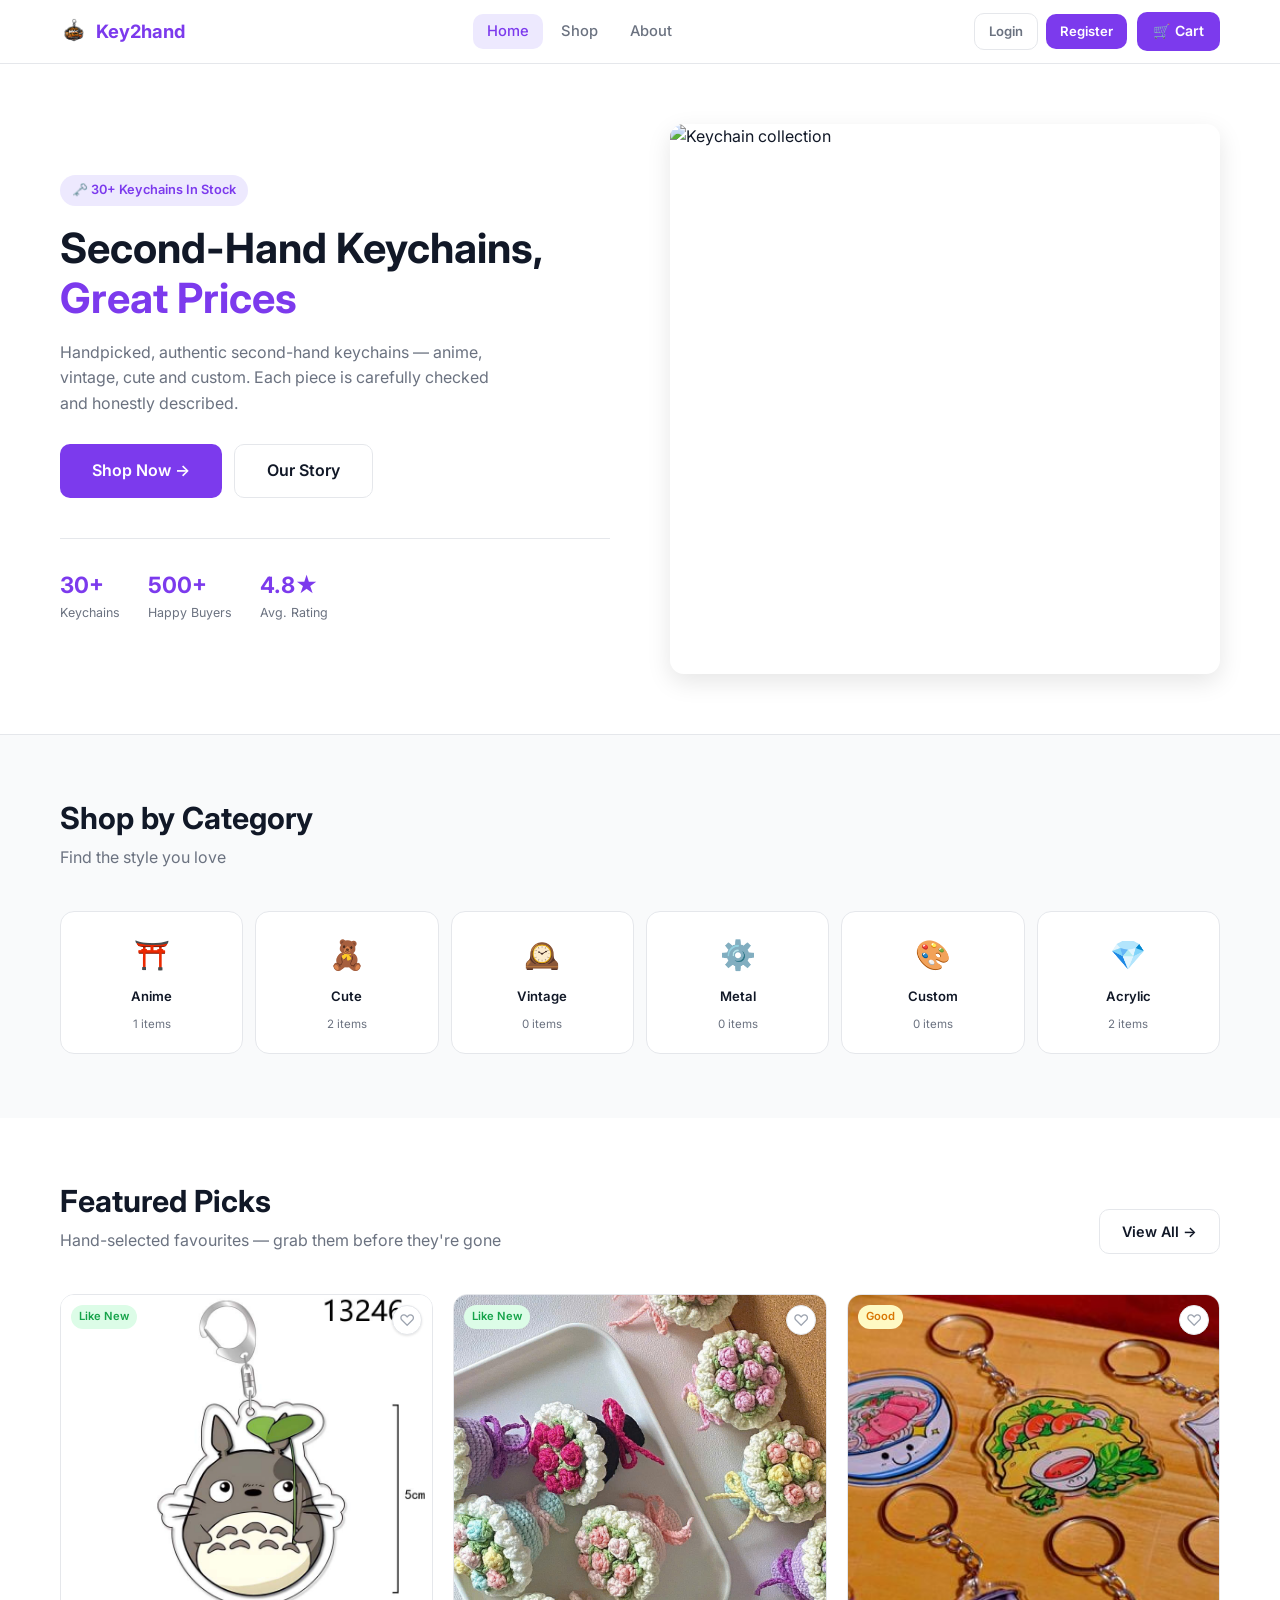
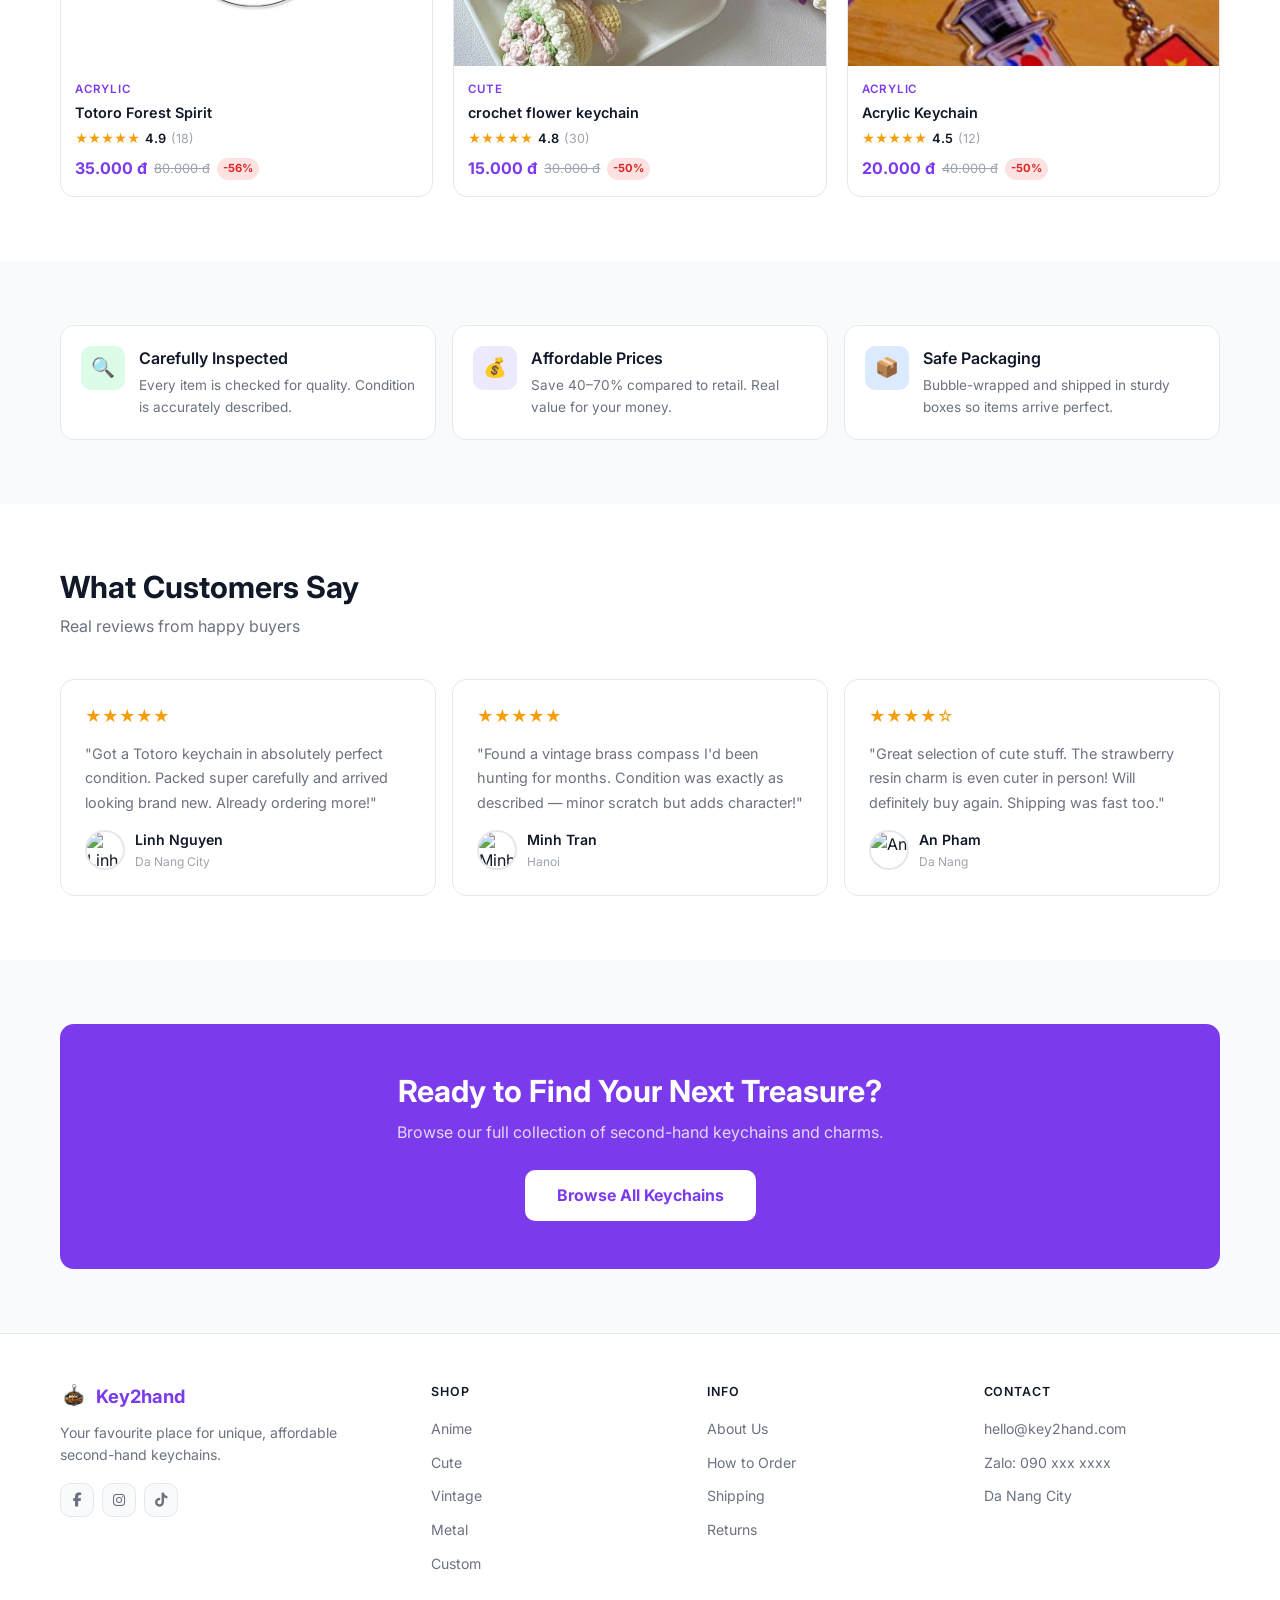
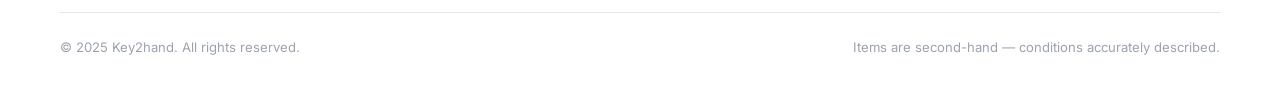
==== 2hand_keychain/index.html @ ea6c161e "Add files via upload" ====
<!DOCTYPE html>
<html lang="en">
<head>
  <meta charset="UTF-8">
  <meta name="viewport" content="width=device-width, initial-scale=1.0">
  <meta name="description" content="Key2hand – Affordable second-hand keychains. Anime, vintage, cute and custom charms.">
  <title>Key2hand – Second Hand Keychains</title>
  <link rel="stylesheet" href="css/style.css">
  <link rel="stylesheet" href="css/components.css">
  <link rel="stylesheet" href="css/animations.css">
  <link rel="stylesheet" href="https://cdnjs.cloudflare.com/ajax/libs/font-awesome/6.5.0/css/all.min.css">
  <style>
    /* ---- Hero ---- */
    .hero {
      padding: calc(var(--nav-height) + 60px) 0 60px;
      background: var(--white);
      border-bottom: 1px solid var(--border);
    }

    .hero-inner {
      display: grid;
      grid-template-columns: 1fr 1fr;
      gap: 60px;
      align-items: center;
    }

    .hero-tag {
      display: inline-flex;
      align-items: center;
      gap: 6px;
      padding: 5px 12px;
      border-radius: var(--radius-full);
      background: var(--primary-light);
      color: var(--primary);
      font-size: 0.8rem;
      font-weight: 600;
      margin-bottom: 18px;
    }

    .hero-title { margin-bottom: 16px; }
    .hero-title span { color: var(--primary); }

    .hero-desc {
      font-size: 1rem;
      margin-bottom: 28px;
      max-width: 440px;
    }

    .hero-btns {
      display: flex;
      gap: 12px;
      flex-wrap: wrap;
      margin-bottom: 40px;
    }

    .hero-stats {
      display: flex;
      gap: 28px;
      padding-top: 28px;
      border-top: 1px solid var(--border);
    }

    .stat-item .value {
      font-size: 1.4rem;
      font-weight: 700;
      color: var(--primary);
    }

    .stat-item .label {
      font-size: 0.78rem;
      color: var(--text-muted);
    }

    .hero-image {
      border-radius: var(--radius-lg);
      overflow: hidden;
      aspect-ratio: 1;
      box-shadow: var(--shadow-lg);
    }

    .hero-image img {
      width: 100%; height: 100%;
      object-fit: cover;
    }

    /* ---- Categories ---- */
    .categories-grid {
      display: grid;
      grid-template-columns: repeat(6, 1fr);
      gap: 12px;
    }

    .category-card {
      background: var(--white);
      border: 1px solid var(--border);
      border-radius: var(--radius-lg);
      padding: 20px 12px;
      text-align: center;
      cursor: pointer;
      transition: var(--transition);
      display: flex;
      flex-direction: column;
      align-items: center;
      gap: 8px;
      text-decoration: none;
    }

    .category-card:hover {
      border-color: var(--primary);
      background: var(--primary-light);
    }

    .cat-emoji { font-size: 1.8rem; }
    .cat-name { font-size: 0.82rem; font-weight: 600; color: var(--text); }
    .cat-count { font-size: 0.72rem; color: var(--text-muted); }

    /* ---- Trust ---- */
    .trust-grid { display: grid; grid-template-columns: repeat(3, 1fr); gap: 16px; }

    /* ---- Testimonials ---- */
    .testimonials-grid { display: grid; grid-template-columns: repeat(3, 1fr); gap: 16px; }

    /* ---- CTA ---- */
    .cta-box {
      background: var(--primary);
      border-radius: var(--radius-lg);
      padding: 48px;
      text-align: center;
      color: white;
    }

    .cta-box h2 { color: white; margin-bottom: 10px; }
    .cta-box p { color: rgba(255,255,255,0.8); margin-bottom: 24px; }

    .btn-white {
      background: white;
      color: var(--primary);
      font-weight: 700;
    }

    .btn-white:hover { background: #F3F4F6; }

    @media (max-width: 1024px) {
      .categories-grid { grid-template-columns: repeat(3, 1fr); }
      .hero-inner { grid-template-columns: 1fr; gap: 32px; }
      .hero-image { display: none; }
      .trust-grid { grid-template-columns: 1fr 1fr; }
    }

    @media (max-width: 768px) {
      .testimonials-grid { grid-template-columns: 1fr; }
      .hero-stats { gap: 16px; }
      .cta-box { padding: 36px 24px; }
    }

    @media (max-width: 480px) {
      .categories-grid { grid-template-columns: repeat(2, 1fr); }
      .trust-grid { grid-template-columns: 1fr; }
    }
  </style>
</head>
<body>

<!-- Navbar -->
<nav class="navbar">
  <div class="nav-inner">
    <a href="index.html" class="nav-logo">
      <img src="assets/images/logo.png" alt="Key2hand" class="nav-logo-img"> Key2hand
    </a>
    <div class="nav-links">
      <a href="index.html" class="active">Home</a>
      <a href="shop.html">Shop</a>
      <a href="about.html">About</a>
    </div>
    <div class="nav-actions">
      <div id="auth-nav" style="display:flex;align-items:center;gap:8px"></div>
      <a href="cart.html" class="nav-cart-btn" id="nav-cart-btn" aria-label="Cart">
        🛒 Cart
        <span class="cart-badge" id="cart-badge">0</span>
      </a>
      <button class="nav-menu-btn" id="menu-btn" aria-label="Open menu">☰</button>
    </div>
  </div>
</nav>

<div class="nav-drawer-overlay" id="drawer-overlay"></div>
<div class="nav-drawer" id="nav-drawer">
  <a href="index.html">🏠 Home</a>
  <a href="shop.html">🛍️ Shop</a>
  <a href="about.html">About</a>
  <a href="cart.html">🛒 Cart</a>
</div>

<!-- Hero -->
<section class="hero">
  <div class="container">
    <div class="hero-inner">
      <div>
        <div class="hero-tag anim-fade-up">🗝️ 30+ Keychains In Stock</div>
        <h1 class="hero-title anim-fade-up delay-100">
          Second-Hand Keychains,<br>
          <span>Great Prices</span>
        </h1>
        <p class="hero-desc anim-fade-up delay-200">
          Handpicked, authentic second-hand keychains — anime, vintage, cute and custom.
          Each piece is carefully checked and honestly described.
        </p>
        <div class="hero-btns anim-fade-up delay-300">
          <a href="shop.html" class="btn btn-primary btn-lg">Shop Now →</a>
          <a href="about.html" class="btn btn-secondary btn-lg">Our Story</a>
        </div>
        <div class="hero-stats anim-fade-up delay-300">
          <div class="stat-item">
            <div class="value">30+</div>
            <div class="label">Keychains</div>
          </div>
          <div class="stat-item">
            <div class="value">500+</div>
            <div class="label">Happy Buyers</div>
          </div>
          <div class="stat-item">
            <div class="value">4.8★</div>
            <div class="label">Avg. Rating</div>
          </div>
        </div>
      </div>
      <div class="hero-image">
        <img src="https://picsum.photos/seed/hero-main/600/600" alt="Keychain collection">
      </div>
    </div>
  </div>
</section>

<!-- Categories -->
<section class="section" style="background:var(--bg)">
  <div class="container">
    <div class="section-header reveal">
      <h2>Shop by Category</h2>
      <p>Find the style you love</p>
    </div>
    <div class="categories-grid" id="categories-grid"></div>
  </div>
</section>

<!-- Featured -->
<section class="section" style="background:var(--white)">
  <div class="container">
    <div class="section-header reveal" style="display:flex;justify-content:space-between;align-items:flex-end">
      <div>
        <h2>Featured Picks</h2>
        <p>Hand-selected favourites — grab them before they're gone</p>
      </div>
      <a href="shop.html" class="btn btn-secondary" style="flex-shrink:0">View All →</a>
    </div>
    <div class="products-grid" id="featured-grid"></div>
  </div>
</section>

<!-- Trust -->
<section class="section" style="background:var(--bg)">
  <div class="container">
    <div class="trust-grid">
      <div class="trust-badge reveal delay-1">
        <div class="trust-icon" style="background:#DCFCE7;color:var(--green)">🔍</div>
        <div>
          <h4>Carefully Inspected</h4>
          <p style="font-size:0.85rem;margin-top:4px">Every item is checked for quality. Condition is accurately described.</p>
        </div>
      </div>
      <div class="trust-badge reveal delay-2">
        <div class="trust-icon" style="background:var(--primary-light);color:var(--primary)">💰</div>
        <div>
          <h4>Affordable Prices</h4>
          <p style="font-size:0.85rem;margin-top:4px">Save 40–70% compared to retail. Real value for your money.</p>
        </div>
      </div>
      <div class="trust-badge reveal delay-3">
        <div class="trust-icon" style="background:#DBEAFE;color:#2563EB">📦</div>
        <div>
          <h4>Safe Packaging</h4>
          <p style="font-size:0.85rem;margin-top:4px">Bubble-wrapped and shipped in sturdy boxes so items arrive perfect.</p>
        </div>
      </div>
    </div>
  </div>
</section>

<!-- Testimonials -->
<section class="section" style="background:var(--white)">
  <div class="container">
    <div class="section-header reveal">
      <h2>What Customers Say</h2>
      <p>Real reviews from happy buyers</p>
    </div>
    <div class="testimonials-grid">
      <div class="testimonial-card reveal delay-1">
        <div class="stars">★★★★★</div>
        <p class="testimonial-text">"Got a Totoro keychain in absolutely perfect condition. Packed super carefully and arrived looking brand new. Already ordering more!"</p>
        <div class="testimonial-author">
          <img class="testimonial-avatar" src="https://picsum.photos/seed/user1/80/80" alt="Linh N.">
          <div>
            <div class="testimonial-name">Linh Nguyen</div>
            <div style="font-size:0.75rem;color:var(--text-light)">Da Nang City</div>
          </div>
        </div>
      </div>
      <div class="testimonial-card reveal delay-2">
        <div class="stars">★★★★★</div>
        <p class="testimonial-text">"Found a vintage brass compass I'd been hunting for months. Condition was exactly as described — minor scratch but adds character!"</p>
        <div class="testimonial-author">
          <img class="testimonial-avatar" src="https://picsum.photos/seed/user2/80/80" alt="Minh T.">
          <div>
            <div class="testimonial-name">Minh Tran</div>
            <div style="font-size:0.75rem;color:var(--text-light)">Hanoi</div>
          </div>
        </div>
      </div>
      <div class="testimonial-card reveal delay-3">
        <div class="stars">★★★★☆</div>
        <p class="testimonial-text">"Great selection of cute stuff. The strawberry resin charm is even cuter in person! Will definitely buy again. Shipping was fast too."</p>
        <div class="testimonial-author">
          <img class="testimonial-avatar" src="https://picsum.photos/seed/user3/80/80" alt="An P.">
          <div>
            <div class="testimonial-name">An Pham</div>
            <div style="font-size:0.75rem;color:var(--text-light)">Da Nang</div>
          </div>
        </div>
      </div>
    </div>
  </div>
</section>

<!-- CTA -->
<section class="section" style="background:var(--bg)">
  <div class="container">
    <div class="cta-box reveal">
      <h2>Ready to Find Your Next Treasure?</h2>
      <p>Browse our full collection of second-hand keychains and charms.</p>
      <a href="shop.html" class="btn btn-white btn-lg">Browse All Keychains</a>
    </div>
  </div>
</section>

<!-- Footer -->
<footer class="footer">
  <div class="container">
    <div class="footer-grid">
      <div class="footer-brand">
        <div class="nav-logo" style="margin-bottom:10px">
          <img src="assets/images/logo.png" alt="Key2hand" class="nav-logo-img"> Key2hand
        </div>
        <p>Your favourite place for unique, affordable second-hand keychains.</p>
        <div class="footer-social">
          <a href="#" aria-label="Facebook"><i class="fab fa-facebook-f"></i></a>
          <a href="#" aria-label="Instagram"><i class="fab fa-instagram"></i></a>
          <a href="#" aria-label="TikTok"><i class="fab fa-tiktok"></i></a>
        </div>
      </div>
      <div class="footer-col">
        <h4>Shop</h4>
        <ul>
          <li><a href="shop.html?cat=Anime">Anime</a></li>
          <li><a href="shop.html?cat=Cute">Cute</a></li>
          <li><a href="shop.html?cat=Vintage">Vintage</a></li>
          <li><a href="shop.html?cat=Metal">Metal</a></li>
          <li><a href="shop.html?cat=Custom">Custom</a></li>
        </ul>
      </div>
      <div class="footer-col">
        <h4>Info</h4>
        <ul>
          <li><a href="about.html">About Us</a></li>
          <li><a href="#">How to Order</a></li>
          <li><a href="#">Shipping</a></li>
          <li><a href="#">Returns</a></li>
        </ul>
      </div>
      <div class="footer-col">
        <h4>Contact</h4>
        <ul>
          <li><a href="#">hello@key2hand.com</a></li>
          <li><a href="#">Zalo: 090 xxx xxxx</a></li>
          <li><a href="#">Da Nang City</a></li>
        </ul>
      </div>
    </div>
    <div class="footer-bottom">
      <span>© 2025 Key2hand. All rights reserved.</span>
      <span>Items are second-hand — conditions accurately described.</span>
    </div>
  </div>
</footer>

<script src="js/config.js"></script>
<script src="js/data.js"></script>
<script src="js/cart.js"></script>
<script src="js/auth.js"></script>
<script src="js/main.js"></script>
<script>
  const CATEGORY_META = {
    'Anime':   { emoji: '⛩️' },
    'Cute':    { emoji: '🧸' },
    'Vintage': { emoji: '🕰️' },
    'Metal':   { emoji: '⚙️' },
    'Custom':  { emoji: '🎨' },
    'Acrylic': { emoji: '💎' },
  };

  const counts = {};
  PRODUCTS.forEach(p => { counts[p.category] = (counts[p.category] || 0) + 1; });

  document.getElementById('categories-grid').innerHTML =
    Object.entries(CATEGORY_META).map(([name, meta]) => `
      <a href="shop.html?cat=${name}" class="category-card reveal">
        <div class="cat-emoji">${meta.emoji}</div>
        <span class="cat-name">${name}</span>
        <span class="cat-count">${counts[name] || 0} items</span>
      </a>
    `).join('');

  document.getElementById('featured-grid').innerHTML =
    getFeaturedProducts().map(renderProductCard).join('');

  setTimeout(initScrollReveal, 50);
</script>
</body>
</html>
---- 2hand_keychain/css/style.css ----
/* =========================================
   KEY2HAND — Global Styles
   ========================================= */

@import url('https://fonts.googleapis.com/css2?family=Inter:wght@400;500;600;700&display=swap');

:root {
  --primary: #7C3AED;
  --primary-light: #EDE9FE;
  --secondary: #DB2777;

  --bg: #F9FAFB;
  --white: #FFFFFF;
  --surface: #FFFFFF;
  --border: #E5E7EB;

  --text: #111827;
  --text-muted: #6B7280;
  --text-light: #9CA3AF;

  --green: #16A34A;
  --yellow: #D97706;
  --orange: #EA580C;
  --red: #DC2626;

  --radius-sm: 6px;
  --radius: 10px;
  --radius-lg: 14px;
  --radius-full: 9999px;

  --shadow-sm: 0 1px 3px rgba(0,0,0,0.08), 0 1px 2px rgba(0,0,0,0.04);
  --shadow: 0 4px 12px rgba(0,0,0,0.08);
  --shadow-lg: 0 8px 24px rgba(0,0,0,0.1);

  --transition: 0.2s ease;

  --font: 'Inter', sans-serif;
  --nav-height: 64px;
}

*, *::before, *::after {
  box-sizing: border-box;
  margin: 0;
  padding: 0;
}

html { scroll-behavior: smooth; }

body {
  font-family: var(--font);
  background-color: var(--bg);
  color: var(--text);
  line-height: 1.6;
  min-height: 100vh;
}

img { max-width: 100%; display: block; }
a { color: inherit; text-decoration: none; }
ul, ol { list-style: none; }
button { font-family: var(--font); cursor: pointer; border: none; outline: none; }
input, select, textarea { font-family: var(--font); outline: none; }

/* ---- Typography ---- */
h1 { font-size: clamp(1.8rem, 4vw, 2.6rem); font-weight: 700; line-height: 1.2; }
h2 { font-size: clamp(1.4rem, 2.5vw, 1.9rem); font-weight: 700; line-height: 1.25; }
h3 { font-size: 1.2rem; font-weight: 600; }
h4 { font-size: 1rem; font-weight: 600; }
p  { color: var(--text-muted); }

/* ---- Layout ---- */
.container {
  max-width: 1200px;
  margin: 0 auto;
  padding: 0 20px;
}

.section { padding: 64px 0; }

.section-header {
  margin-bottom: 40px;
}

.section-header p { margin-top: 8px; }

/* ---- Navbar ---- */
.navbar {
  position: fixed;
  top: 0; left: 0; right: 0;
  height: var(--nav-height);
  background: var(--white);
  border-bottom: 1px solid var(--border);
  z-index: 1000;
}

.nav-inner {
  max-width: 1200px;
  margin: 0 auto;
  padding: 0 20px;
  height: 100%;
  display: flex;
  align-items: center;
  justify-content: space-between;
}

.nav-logo {
  display: flex;
  align-items: center;
  gap: 8px;
  font-size: 1.15rem;
  font-weight: 700;
  color: var(--primary);
}

.nav-logo-icon {
  font-size: 1.3rem;
}

.nav-logo-img {
  height: 28px;
  width: auto;
  display: inline-block;
  vertical-align: middle;
  object-fit: contain;
}

.nav-links {
  display: flex;
  align-items: center;
  gap: 4px;
}

.nav-links a {
  padding: 6px 14px;
  border-radius: var(--radius);
  font-size: 0.92rem;
  font-weight: 500;
  color: var(--text-muted);
  transition: var(--transition);
}

.nav-links a:hover { color: var(--primary); background: var(--primary-light); }
.nav-links a.active { color: var(--primary); background: var(--primary-light); }

.nav-actions { display: flex; align-items: center; gap: 10px; }

.nav-cart-btn {
  position: relative;
  display: flex;
  align-items: center;
  gap: 6px;
  padding: 8px 16px;
  border-radius: var(--radius);
  background: var(--primary);
  color: white;
  font-size: 0.88rem;
  font-weight: 600;
  transition: var(--transition);
}

.nav-cart-btn:hover { background: #6D28D9; }

.nav-user-wrap {
  display: flex;
  align-items: center;
  gap: 8px;
}

.nav-user-name {
  font-size: 0.85rem;
  font-weight: 600;
  color: var(--text);
  white-space: nowrap;
  max-width: 120px;
  overflow: hidden;
  text-overflow: ellipsis;
}

.cart-badge {
  display: none;
  background: white;
  color: var(--primary);
  border-radius: var(--radius-full);
  font-size: 0.7rem;
  font-weight: 700;
  min-width: 18px;
  height: 18px;
  align-items: center;
  justify-content: center;
  padding: 0 4px;
}

.cart-badge.visible { display: flex; }

.nav-menu-btn {
  display: none;
  width: 38px; height: 38px;
  border-radius: var(--radius);
  background: var(--bg);
  border: 1px solid var(--border);
  align-items: center; justify-content: center;
  font-size: 1.1rem;
  color: var(--text);
  transition: var(--transition);
}

/* Mobile Drawer */
.nav-drawer {
  position: fixed;
  top: 0; right: -100%;
  width: 260px; height: 100vh;
  background: var(--white);
  border-left: 1px solid var(--border);
  z-index: 1100;
  transition: right 0.28s ease;
  padding: 72px 16px 24px;
  display: flex; flex-direction: column; gap: 4px;
}

.nav-drawer.open { right: 0; }

.nav-drawer-overlay {
  position: fixed; inset: 0;
  background: rgba(0,0,0,0.35);
  z-index: 1050;
  opacity: 0; pointer-events: none;
  transition: opacity 0.25s ease;
}

.nav-drawer-overlay.visible { opacity: 1; pointer-events: all; }

.nav-drawer a {
  padding: 12px 14px;
  border-radius: var(--radius);
  font-size: 0.95rem;
  font-weight: 500;
  color: var(--text-muted);
  transition: var(--transition);
  display: block;
}

.nav-drawer a:hover { color: var(--primary); background: var(--primary-light); }

/* ---- Page Header ---- */
.page-header {
  padding: calc(var(--nav-height) + 40px) 0 36px;
  background: var(--white);
  border-bottom: 1px solid var(--border);
}

.breadcrumb {
  display: flex;
  align-items: center;
  gap: 6px;
  font-size: 0.82rem;
  color: var(--text-light);
  margin-bottom: 10px;
}

.breadcrumb a:hover { color: var(--primary); }
.breadcrumb .sep { color: var(--text-light); }

/* ---- Footer ---- */
.footer {
  background: var(--white);
  border-top: 1px solid var(--border);
  padding: 48px 0 28px;
}

.footer-grid {
  display: grid;
  grid-template-columns: 1.4fr 1fr 1fr 1fr;
  gap: 40px;
  margin-bottom: 36px;
}

.footer-brand p {
  margin-top: 10px;
  font-size: 0.88rem;
  line-height: 1.6;
}

.footer-social {
  display: flex;
  gap: 8px;
  margin-top: 16px;
}

.footer-social a {
  width: 34px; height: 34px;
  border-radius: var(--radius);
  background: var(--bg);
  border: 1px solid var(--border);
  display: flex; align-items: center; justify-content: center;
  font-size: 0.88rem;
  color: var(--text-muted);
  transition: var(--transition);
}

.footer-social a:hover { color: var(--primary); border-color: var(--primary); }

.footer-col h4 {
  font-size: 0.78rem;
  text-transform: uppercase;
  letter-spacing: 0.07em;
  color: var(--text);
  margin-bottom: 14px;
}

.footer-col ul { display: flex; flex-direction: column; gap: 8px; }

.footer-col ul a {
  font-size: 0.88rem;
  color: var(--text-muted);
  transition: var(--transition);
}

.footer-col ul a:hover { color: var(--primary); }

.footer-bottom {
  border-top: 1px solid var(--border);
  padding-top: 24px;
  display: flex;
  align-items: center;
  justify-content: space-between;
  font-size: 0.82rem;
  color: var(--text-light);
}

/* ---- Utility ---- */
.sr-only { position:absolute;width:1px;height:1px;padding:0;margin:-1px;overflow:hidden;clip:rect(0,0,0,0);border:0; }
.divider { height: 1px; background: var(--border); margin: 20px 0; }

/* ---- Scrollbar ---- */
::-webkit-scrollbar { width: 6px; }
::-webkit-scrollbar-track { background: var(--bg); }
::-webkit-scrollbar-thumb { background: #D1D5DB; border-radius: 3px; }
::-webkit-scrollbar-thumb:hover { background: var(--primary); }

/* ---- Responsive ---- */
@media (max-width: 1024px) {
  .footer-grid { grid-template-columns: 1fr 1fr; gap: 28px; }
}

@media (max-width: 768px) {
  .nav-links { display: none; }
  .nav-menu-btn { display: flex; }
  .section { padding: 48px 0; }
  .footer-grid { grid-template-columns: 1fr 1fr; gap: 24px; }
}

@media (max-width: 480px) {
  .footer-grid { grid-template-columns: 1fr; }
  .footer-bottom { flex-direction: column; gap: 6px; text-align: center; }
}
---- 2hand_keychain/css/components.css ----
/* =========================================
   KEY2HAND — Components
   ========================================= */

/* ---- Buttons ---- */
.btn {
  display: inline-flex;
  align-items: center;
  justify-content: center;
  gap: 6px;
  padding: 10px 22px;
  border-radius: var(--radius);
  font-size: 0.9rem;
  font-weight: 600;
  transition: var(--transition);
  cursor: pointer;
  border: none;
  text-decoration: none;
  white-space: nowrap;
}

.btn-primary {
  background: var(--primary);
  color: white;
}

.btn-primary:hover { background: #6D28D9; }

.btn-secondary {
  background: var(--white);
  border: 1px solid var(--border);
  color: var(--text);
}

.btn-secondary:hover { background: var(--bg); border-color: #9CA3AF; }

.btn-ghost {
  background: transparent;
  border: 1px solid var(--border);
  color: var(--text-muted);
}

.btn-ghost:hover { background: var(--bg); color: var(--text); }

.btn-sm { padding: 7px 14px; font-size: 0.82rem; }
.btn-lg { padding: 13px 32px; font-size: 1rem; }

/* ---- Product Card ---- */
.product-card {
  background: var(--white);
  border: 1px solid var(--border);
  border-radius: var(--radius-lg);
  overflow: hidden;
  transition: box-shadow var(--transition), transform var(--transition);
  display: flex;
  flex-direction: column;
}

.product-card:hover {
  box-shadow: var(--shadow-lg);
  transform: translateY(-3px);
}

.card-image-wrap {
  position: relative;
  overflow: hidden;
  aspect-ratio: 1 / 1;
  background: var(--bg);
}

.card-image-wrap img {
  width: 100%; height: 100%;
  object-fit: cover;
  transition: transform 0.3s ease;
}

.product-card:hover .card-image-wrap img { transform: scale(1.05); }

.card-badges {
  position: absolute;
  top: 10px; left: 10px;
  display: flex; flex-direction: column; gap: 5px;
}

.card-wishlist {
  position: absolute;
  top: 10px; right: 10px;
  width: 30px; height: 30px;
  border-radius: var(--radius-full);
  background: white;
  display: flex; align-items: center; justify-content: center;
  font-size: 1rem;
  cursor: pointer;
  transition: var(--transition);
  border: 1px solid var(--border);
  color: var(--text-light);
  box-shadow: var(--shadow-sm);
}

.card-wishlist:hover { color: var(--secondary); }
.card-wishlist.active { color: var(--secondary); }

/* Quick Add */
.card-quick-add {
  position: absolute;
  bottom: 0; left: 0; right: 0;
  padding: 20px 12px 12px;
  background: linear-gradient(to top, rgba(255,255,255,0.98) 60%, transparent);
  transform: translateY(100%);
  transition: transform 0.25s ease;
}

.product-card:hover .card-quick-add { transform: translateY(0); }

.card-quick-add .btn { width: 100%; justify-content: center; }

.card-body {
  padding: 14px;
  flex: 1;
  display: flex;
  flex-direction: column;
  gap: 5px;
}

.card-category {
  font-size: 0.72rem;
  font-weight: 600;
  text-transform: uppercase;
  letter-spacing: 0.07em;
  color: var(--primary);
}

.card-name {
  font-size: 0.9rem;
  font-weight: 600;
  color: var(--text);
  line-height: 1.4;
  display: -webkit-box;
  -webkit-line-clamp: 2;
  -webkit-box-orient: vertical;
  overflow: hidden;
}

.card-rating {
  display: flex;
  align-items: center;
  gap: 5px;
  font-size: 0.78rem;
}

.stars { color: #F59E0B; }
.rating-count { color: var(--text-light); }

.card-price {
  display: flex;
  align-items: center;
  gap: 7px;
  margin-top: 2px;
}

.price-current { font-size: 1rem; font-weight: 700; color: var(--primary); }
.price-original { font-size: 0.8rem; color: var(--text-light); text-decoration: line-through; }
.price-discount {
  font-size: 0.7rem;
  font-weight: 700;
  background: #FEE2E2;
  color: var(--red);
  padding: 2px 6px;
  border-radius: var(--radius-full);
}

/* ---- Badge ---- */
.badge {
  display: inline-flex;
  align-items: center;
  gap: 3px;
  padding: 3px 8px;
  border-radius: var(--radius-full);
  font-size: 0.7rem;
  font-weight: 600;
}

.badge-like-new { background: #DCFCE7; color: var(--green); }
.badge-good     { background: #FEF9C3; color: var(--yellow); }
.badge-fair     { background: #FFEDD5; color: var(--orange); }

/* ---- Products Grid ---- */
.products-grid {
  display: grid;
  grid-template-columns: repeat(3, 1fr);
  gap: 20px;
}

@media (max-width: 1024px) { .products-grid { grid-template-columns: repeat(2, 1fr); } }
@media (max-width: 480px)  { .products-grid { grid-template-columns: 1fr; } }

/* ---- Category Pills ---- */
.category-filter {
  display: flex;
  align-items: center;
  gap: 8px;
  flex-wrap: wrap;
}

.cat-pill {
  padding: 7px 16px;
  border-radius: var(--radius-full);
  font-size: 0.85rem;
  font-weight: 500;
  background: var(--white);
  border: 1px solid var(--border);
  color: var(--text-muted);
  cursor: pointer;
  transition: var(--transition);
}

.cat-pill:hover { border-color: var(--primary); color: var(--primary); }
.cat-pill.active { background: var(--primary); border-color: var(--primary); color: white; }

/* ---- Search Bar ---- */
.search-wrap {
  position: relative;
  flex: 1;
  max-width: 420px;
}

.search-wrap input {
  width: 100%;
  padding: 10px 16px 10px 40px;
  background: var(--white);
  border: 1px solid var(--border);
  border-radius: var(--radius);
  color: var(--text);
  font-size: 0.88rem;
  transition: var(--transition);
}

.search-wrap input:focus { border-color: var(--primary); box-shadow: 0 0 0 3px rgba(124,58,237,0.1); }
.search-wrap input::placeholder { color: var(--text-light); }

.search-wrap .search-icon {
  position: absolute;
  left: 13px; top: 50%;
  transform: translateY(-50%);
  color: var(--text-light);
  font-size: 0.85rem;
  pointer-events: none;
}

/* ---- Filter Sidebar ---- */
.filter-sidebar { width: 240px; flex-shrink: 0; }

.filter-card {
  background: var(--white);
  border: 1px solid var(--border);
  border-radius: var(--radius-lg);
  padding: 20px;
  position: sticky;
  top: calc(var(--nav-height) + 16px);
}

.filter-section { margin-bottom: 22px; }
.filter-section:last-child { margin-bottom: 0; }

.filter-label {
  font-size: 0.75rem;
  font-weight: 700;
  text-transform: uppercase;
  letter-spacing: 0.07em;
  color: var(--text-muted);
  margin-bottom: 10px;
}

.filter-checkbox {
  display: flex;
  align-items: center;
  gap: 8px;
  padding: 6px 0;
  cursor: pointer;
  font-size: 0.88rem;
  color: var(--text-muted);
}

.filter-checkbox:hover { color: var(--text); }
.filter-checkbox input[type="checkbox"] { width: 15px; height: 15px; accent-color: var(--primary); cursor: pointer; }

.price-range-labels {
  display: flex;
  justify-content: space-between;
  font-size: 0.8rem;
  color: var(--text-muted);
  margin-top: 8px;
}

input[type="range"] {
  width: 100%;
  -webkit-appearance: none;
  height: 4px;
  border-radius: 2px;
  background: #E5E7EB;
  outline: none;
}

input[type="range"]::-webkit-slider-thumb {
  -webkit-appearance: none;
  width: 16px; height: 16px;
  border-radius: 50%;
  background: var(--primary);
  cursor: pointer;
}

.sort-select {
  width: 100%;
  padding: 9px 12px;
  background: var(--white);
  border: 1px solid var(--border);
  border-radius: var(--radius);
  color: var(--text);
  font-size: 0.85rem;
  cursor: pointer;
  appearance: none;
  background-image: url("data:image/svg+xml,%3Csvg xmlns='http://www.w3.org/2000/svg' fill='%236B7280' viewBox='0 0 16 16'%3E%3Cpath d='M7.247 11.14 2.451 5.658C1.885 5.013 2.345 4 3.204 4h9.592a1 1 0 0 1 .753 1.659l-4.796 5.48a1 1 0 0 1-1.506 0z'/%3E%3C/svg%3E");
  background-repeat: no-repeat;
  background-position: right 10px center;
  background-size: 11px;
}

.sort-select:focus { border-color: var(--primary); box-shadow: 0 0 0 3px rgba(124,58,237,0.1); }

/* ---- Toast ---- */
.toast-container {
  position: fixed;
  bottom: 20px; right: 20px;
  z-index: 9999;
  display: flex;
  flex-direction: column;
  gap: 8px;
  pointer-events: none;
}

.toast {
  background: var(--white);
  border: 1px solid var(--border);
  border-radius: var(--radius);
  padding: 12px 16px;
  display: flex;
  align-items: center;
  gap: 10px;
  font-size: 0.88rem;
  font-weight: 500;
  min-width: 260px;
  box-shadow: var(--shadow);
  animation: toastIn 0.25s ease both;
  pointer-events: all;
  color: var(--text);
}

.toast.hide { animation: toastOut 0.25s ease forwards; }

.toast-icon {
  width: 24px; height: 24px;
  border-radius: var(--radius-sm);
  display: flex; align-items: center; justify-content: center;
  font-size: 0.8rem;
  flex-shrink: 0;
}

.toast-success .toast-icon { background: #DCFCE7; color: var(--green); }
.toast-error   .toast-icon { background: #FEE2E2; color: var(--red); }

/* ---- Modal ---- */
.modal-overlay {
  position: fixed; inset: 0;
  background: rgba(0,0,0,0.4);
  z-index: 2000;
  display: flex;
  align-items: center;
  justify-content: center;
  padding: 20px;
  opacity: 0; pointer-events: none;
  transition: opacity 0.2s ease;
}

.modal-overlay.open { opacity: 1; pointer-events: all; }

.modal {
  background: var(--white);
  border: 1px solid var(--border);
  border-radius: var(--radius-lg);
  padding: 36px;
  max-width: 440px;
  width: 100%;
  text-align: center;
  box-shadow: var(--shadow-lg);
  transform: translateY(12px);
  transition: transform 0.25s ease;
}

.modal-overlay.open .modal { transform: translateY(0); }

.modal-icon {
  width: 64px; height: 64px;
  border-radius: 50%;
  background: #DCFCE7;
  display: flex; align-items: center; justify-content: center;
  font-size: 1.8rem;
  margin: 0 auto 20px;
}

/* ---- Qty Stepper ---- */
.qty-stepper {
  display: flex;
  align-items: center;
  background: var(--bg);
  border: 1px solid var(--border);
  border-radius: var(--radius);
  overflow: hidden;
  width: fit-content;
}

.qty-btn {
  width: 34px; height: 34px;
  display: flex; align-items: center; justify-content: center;
  font-size: 1rem;
  font-weight: 600;
  color: var(--text-muted);
  background: transparent;
  border: none;
  cursor: pointer;
  transition: var(--transition);
}

.qty-btn:hover:not(:disabled) { color: var(--primary); background: var(--primary-light); }
.qty-btn:disabled { opacity: 0.3; cursor: default; }

.qty-value {
  min-width: 34px;
  text-align: center;
  font-size: 0.92rem;
  font-weight: 600;
  color: var(--text);
}

/* ---- Tags ---- */
.tags-wrap { display: flex; flex-wrap: wrap; gap: 5px; }

.tag-chip {
  padding: 3px 9px;
  border-radius: var(--radius-full);
  font-size: 0.72rem;
  background: var(--bg);
  border: 1px solid var(--border);
  color: var(--text-muted);
}

/* ---- Empty State ---- */
.empty-state {
  text-align: center;
  padding: 64px 24px;
}

.empty-state-icon { font-size: 3.5rem; margin-bottom: 14px; opacity: 0.5; }
.empty-state h3 { margin-bottom: 6px; }

/* ---- Trust Badge ---- */
.trust-badge {
  display: flex;
  align-items: flex-start;
  gap: 14px;
  padding: 20px;
  background: var(--white);
  border: 1px solid var(--border);
  border-radius: var(--radius-lg);
}

.trust-icon {
  width: 44px; height: 44px;
  border-radius: var(--radius);
  display: flex; align-items: center; justify-content: center;
  font-size: 1.2rem;
  flex-shrink: 0;
}

/* ---- Testimonial Card ---- */
.testimonial-card {
  background: var(--white);
  border: 1px solid var(--border);
  border-radius: var(--radius-lg);
  padding: 24px;
}

.testimonial-avatar {
  width: 40px; height: 40px;
  border-radius: 50%;
  object-fit: cover;
  border: 2px solid var(--border);
}

.testimonial-text {
  font-size: 0.9rem;
  line-height: 1.7;
  color: var(--text-muted);
  margin: 12px 0 14px;
}

.testimonial-author { display: flex; align-items: center; gap: 10px; }
.testimonial-name { font-weight: 600; font-size: 0.88rem; color: var(--text); }

/* ---- Cart Item ---- */
.cart-item {
  display: flex;
  align-items: center;
  gap: 14px;
  padding: 16px 0;
  border-bottom: 1px solid var(--border);
}

.cart-item:last-child { border-bottom: none; }

.cart-item-img {
  width: 72px; height: 72px;
  border-radius: var(--radius);
  object-fit: cover;
  background: var(--bg);
  border: 1px solid var(--border);
  flex-shrink: 0;
}

.cart-item-info { flex: 1; min-width: 0; }
.cart-item-name { font-weight: 600; font-size: 0.92rem; margin-bottom: 4px; white-space: nowrap; overflow: hidden; text-overflow: ellipsis; }
.cart-item-meta { font-size: 0.78rem; color: var(--text-muted); }
.cart-item-price { font-size: 0.95rem; font-weight: 700; color: var(--primary); margin-top: 6px; }

.cart-item-actions { display: flex; align-items: center; gap: 10px; }

.cart-remove {
  width: 28px; height: 28px;
  border-radius: var(--radius-sm);
  background: #FEE2E2;
  border: 1px solid #FECACA;
  color: var(--red);
  display: flex; align-items: center; justify-content: center;
  font-size: 0.8rem;
  cursor: pointer;
  transition: var(--transition);
}

.cart-remove:hover { background: #FCA5A5; }

/* ---- Order Summary ---- */
.order-summary {
  background: var(--white);
  border: 1px solid var(--border);
  border-radius: var(--radius-lg);
  padding: 24px;
  position: sticky;
  top: calc(var(--nav-height) + 20px);
}

.summary-row {
  display: flex;
  justify-content: space-between;
  align-items: center;
  padding: 8px 0;
  font-size: 0.88rem;
}

.summary-row .label { color: var(--text-muted); }
.summary-total { border-top: 1px solid var(--border); margin-top: 6px; padding-top: 14px; }
.summary-total .label { color: var(--text); font-weight: 600; font-size: 0.95rem; }
.summary-total .value { font-size: 1.2rem; font-weight: 700; color: var(--primary); }

/* ---- Responsive ---- */
@media (max-width: 768px) {
  .filter-sidebar { width: 100%; }
  .filter-card { position: static; }
  .cart-item-img { width: 56px; height: 56px; }
  .toast { min-width: unset; max-width: calc(100vw - 40px); }
  .modal { padding: 28px 20px; }
}
---- 2hand_keychain/css/animations.css ----
/* =========================================
   KEY2HAND — Animations (minimal)
   ========================================= */

@keyframes fadeIn {
  from { opacity: 0; transform: translateY(12px); }
  to   { opacity: 1; transform: translateY(0); }
}

@keyframes toastIn {
  from { opacity: 0; transform: translateX(20px); }
  to   { opacity: 1; transform: translateX(0); }
}

@keyframes toastOut {
  from { opacity: 1; transform: translateX(0); }
  to   { opacity: 0; transform: translateX(20px); }
}

/* Simple fade-up on load */
.anim-fade-up {
  animation: fadeIn 0.4s ease both;
}

.delay-100 { animation-delay: 0.1s; }
.delay-200 { animation-delay: 0.2s; }
.delay-300 { animation-delay: 0.3s; }

/* Scroll reveal */
.reveal {
  opacity: 0;
  transform: translateY(16px);
  transition: opacity 0.4s ease, transform 0.4s ease;
}

.reveal.visible {
  opacity: 1;
  transform: translateY(0);
}

.reveal.delay-1 { transition-delay: 0.05s; }
.reveal.delay-2 { transition-delay: 0.1s; }
.reveal.delay-3 { transition-delay: 0.15s; }
.reveal.delay-4 { transition-delay: 0.2s; }
.reveal.delay-5 { transition-delay: 0.25s; }

/* Reduce motion */
@media (prefers-reduced-motion: reduce) {
  *, *::before, *::after {
    animation-duration: 0.01ms !important;
    transition-duration: 0.01ms !important;
  }
}
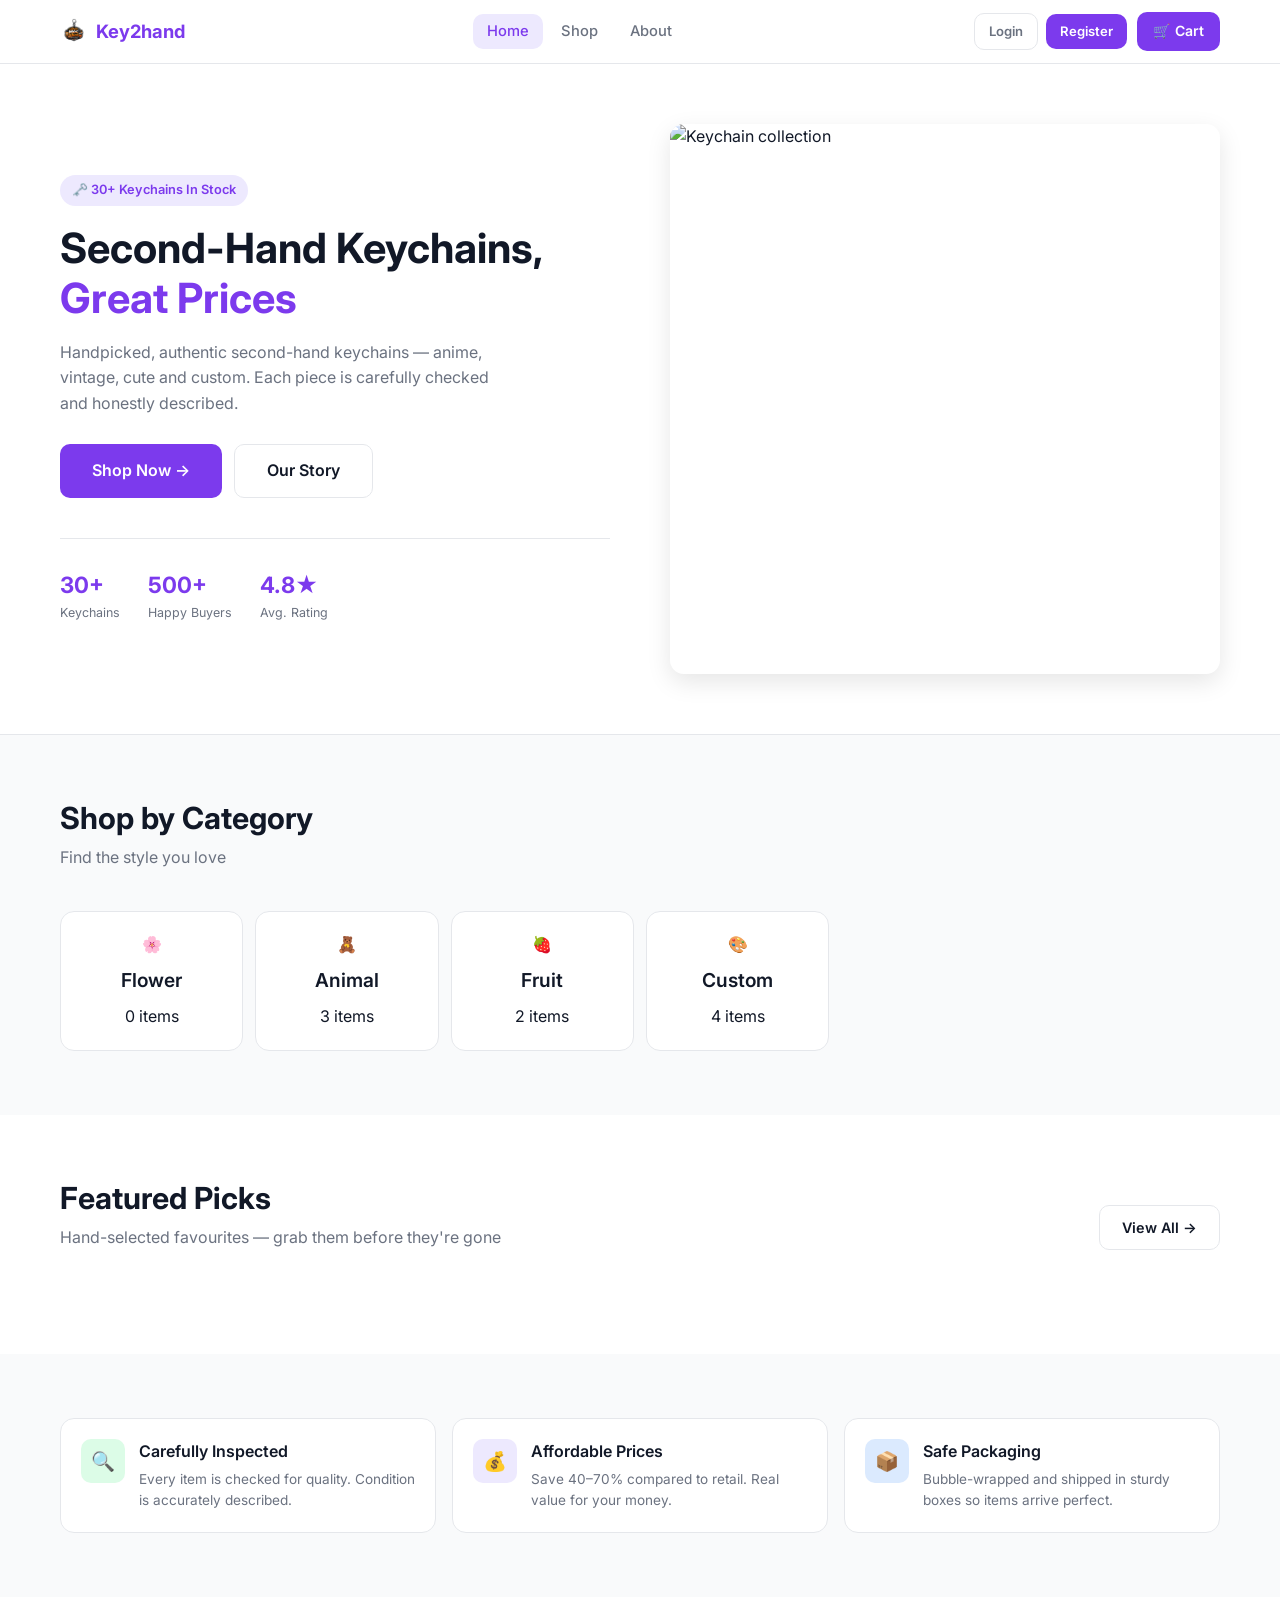
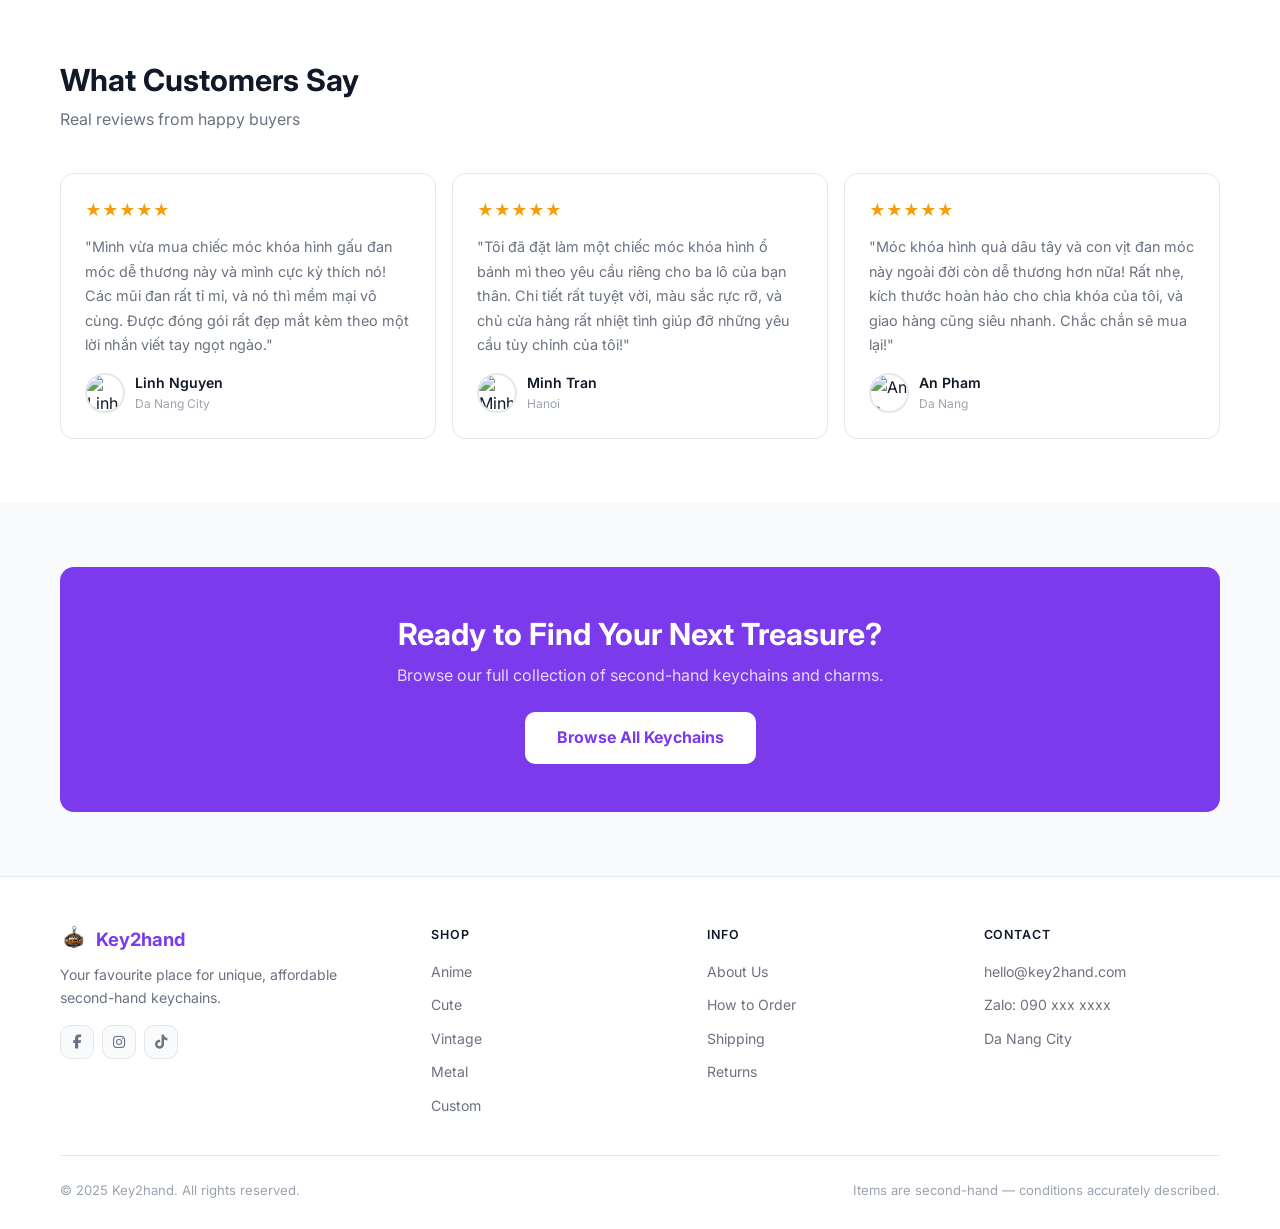
==== commit 06fc8de5: "files" ====
--- a/2hand_keychain/index.html
+++ b/2hand_keychain/index.html
@@ -295,7 +295,7 @@
     <div class="testimonials-grid">
       <div class="testimonial-card reveal delay-1">
         <div class="stars">★★★★★</div>
-        <p class="testimonial-text">"Got a Totoro keychain in absolutely perfect condition. Packed super carefully and arrived looking brand new. Already ordering more!"</p>
+        <p class="testimonial-text">"Mình vừa mua chiếc móc khóa hình gấu đan móc dễ thương này và mình cực kỳ thích nó! Các mũi đan rất tỉ mỉ, và nó thì mềm mại vô cùng. Được đóng gói rất đẹp mắt kèm theo một lời nhắn viết tay ngọt ngào."</p>
         <div class="testimonial-author">
           <img class="testimonial-avatar" src="https://picsum.photos/seed/user1/80/80" alt="Linh N.">
           <div>
@@ -304,9 +304,10 @@
           </div>
         </div>
       </div>
+      
       <div class="testimonial-card reveal delay-2">
         <div class="stars">★★★★★</div>
-        <p class="testimonial-text">"Found a vintage brass compass I'd been hunting for months. Condition was exactly as described — minor scratch but adds character!"</p>
+        <p class="testimonial-text">"Tôi đã đặt làm một chiếc móc khóa hình ổ bánh mì theo yêu cầu riêng cho ba lô của bạn thân. Chi tiết rất tuyệt vời, màu sắc rực rỡ, và chủ cửa hàng rất nhiệt tình giúp đỡ những yêu cầu tùy chỉnh của tôi!"</p>
         <div class="testimonial-author">
           <img class="testimonial-avatar" src="https://picsum.photos/seed/user2/80/80" alt="Minh T.">
           <div>
@@ -315,9 +316,10 @@
           </div>
         </div>
       </div>
+      
       <div class="testimonial-card reveal delay-3">
-        <div class="stars">★★★★☆</div>
-        <p class="testimonial-text">"Great selection of cute stuff. The strawberry resin charm is even cuter in person! Will definitely buy again. Shipping was fast too."</p>
+        <div class="stars">★★★★★</div>
+        <p class="testimonial-text">"Móc khóa hình quả dâu tây và con vịt đan móc này ngoài đời còn dễ thương hơn nữa! Rất nhẹ, kích thước hoàn hảo cho chìa khóa của tôi, và giao hàng cũng siêu nhanh. Chắc chắn sẽ mua lại!"</p>
         <div class="testimonial-author">
           <img class="testimonial-avatar" src="https://picsum.photos/seed/user3/80/80" alt="An P.">
           <div>
@@ -397,31 +399,19 @@
 <script src="js/auth.js"></script>
 <script src="js/main.js"></script>
 <script>
-  const CATEGORY_META = {
-    'Anime':   { emoji: '⛩️' },
-    'Cute':    { emoji: '🧸' },
-    'Vintage': { emoji: '🕰️' },
-    'Metal':   { emoji: '⚙️' },
-    'Custom':  { emoji: '🎨' },
-    'Acrylic': { emoji: '💎' },
-  };
-
+  // Tự động đếm số lượng sản phẩm theo từng danh mục
   const counts = {};
   PRODUCTS.forEach(p => { counts[p.category] = (counts[p.category] || 0) + 1; });
 
+  // Render danh mục động hoàn toàn dựa vào CONFIG.categories
   document.getElementById('categories-grid').innerHTML =
-    Object.entries(CATEGORY_META).map(([name, meta]) => `
-      <a href="shop.html?cat=${name}" class="category-card reveal">
-        <div class="cat-emoji">${meta.emoji}</div>
-        <span class="cat-name">${name}</span>
-        <span class="cat-count">${counts[name] || 0} items</span>
+    CONFIG.categories.map(cat => `
+      <a href="shop.html?cat=${cat.name}" class="category-card reveal">
+        <div class="category-emoji">${cat.emoji}</div>
+        <h3 class="category-name">${cat.name}</h3>
+        <span class="category-count">${counts[cat.name] || 0} items</span>
       </a>
     `).join('');
-
-  document.getElementById('featured-grid').innerHTML =
-    getFeaturedProducts().map(renderProductCard).join('');
-
-  setTimeout(initScrollReveal, 50);
 </script>
 </body>
 </html>
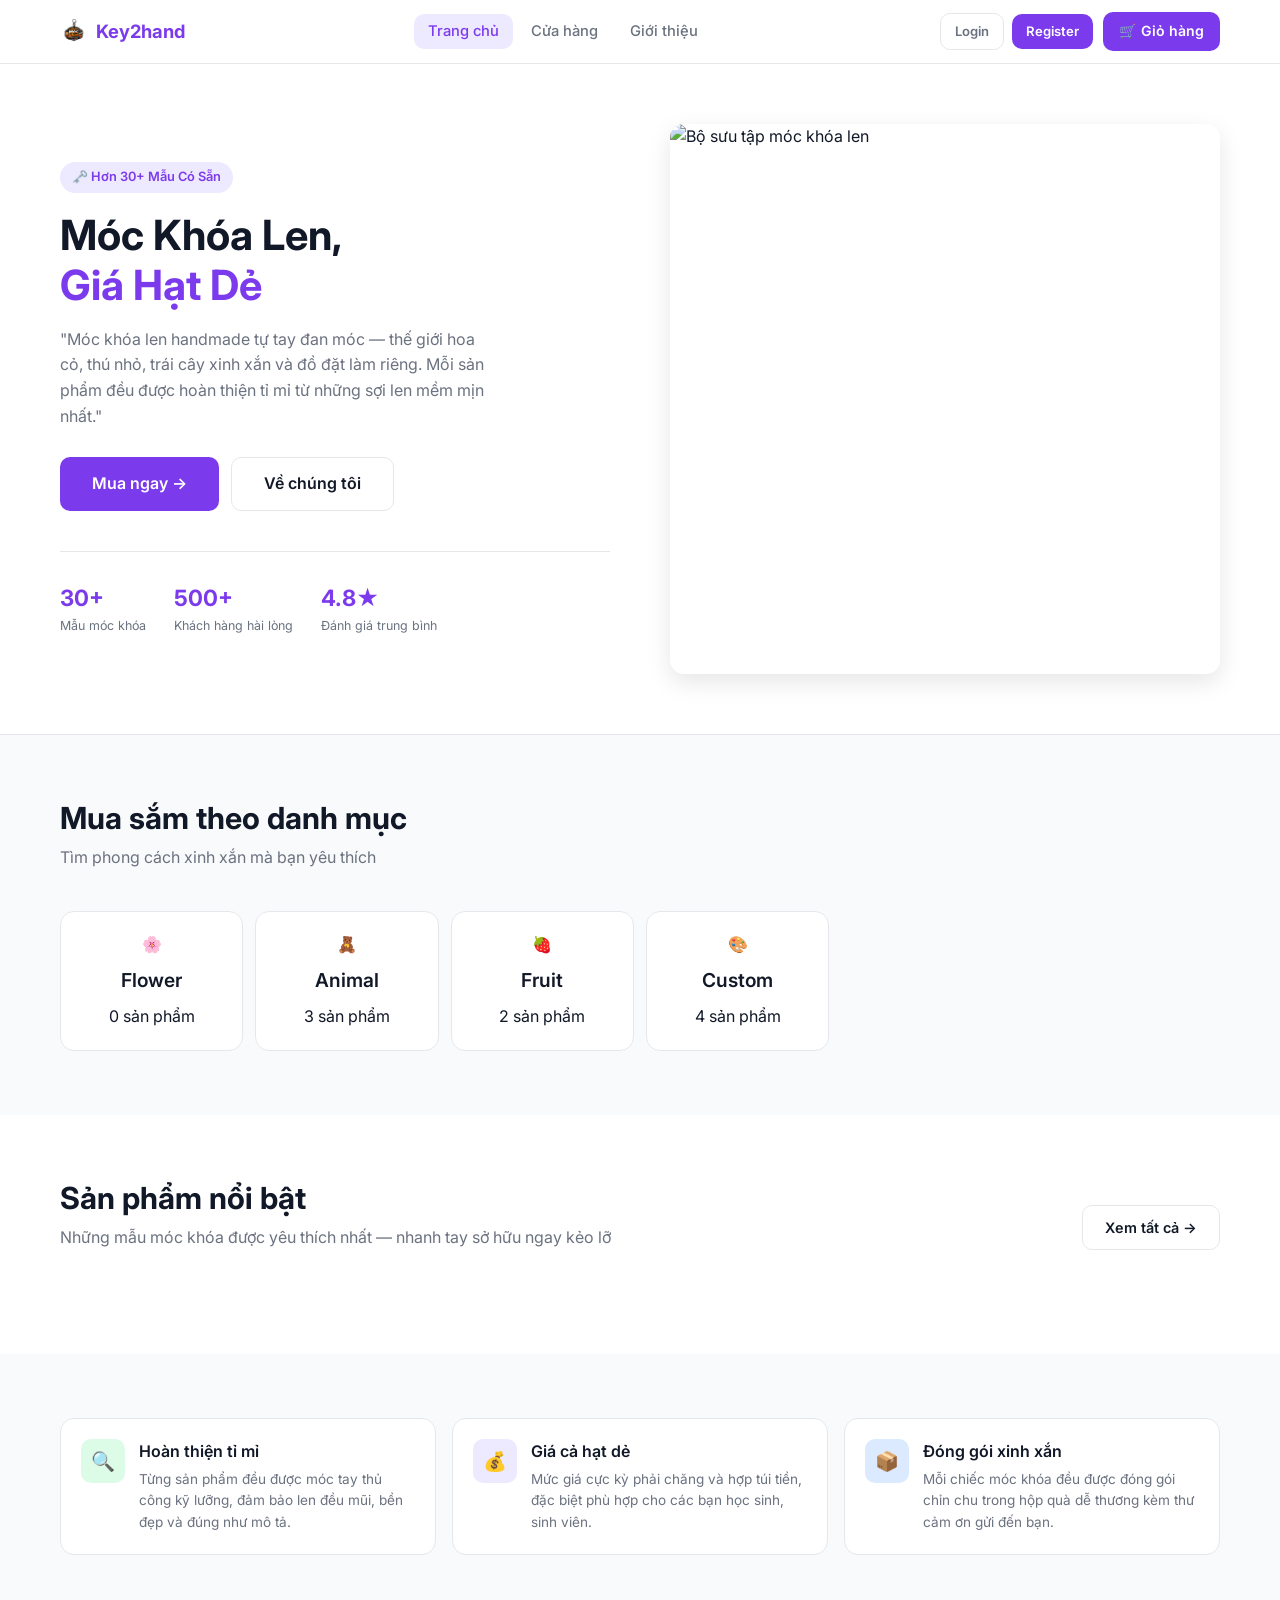
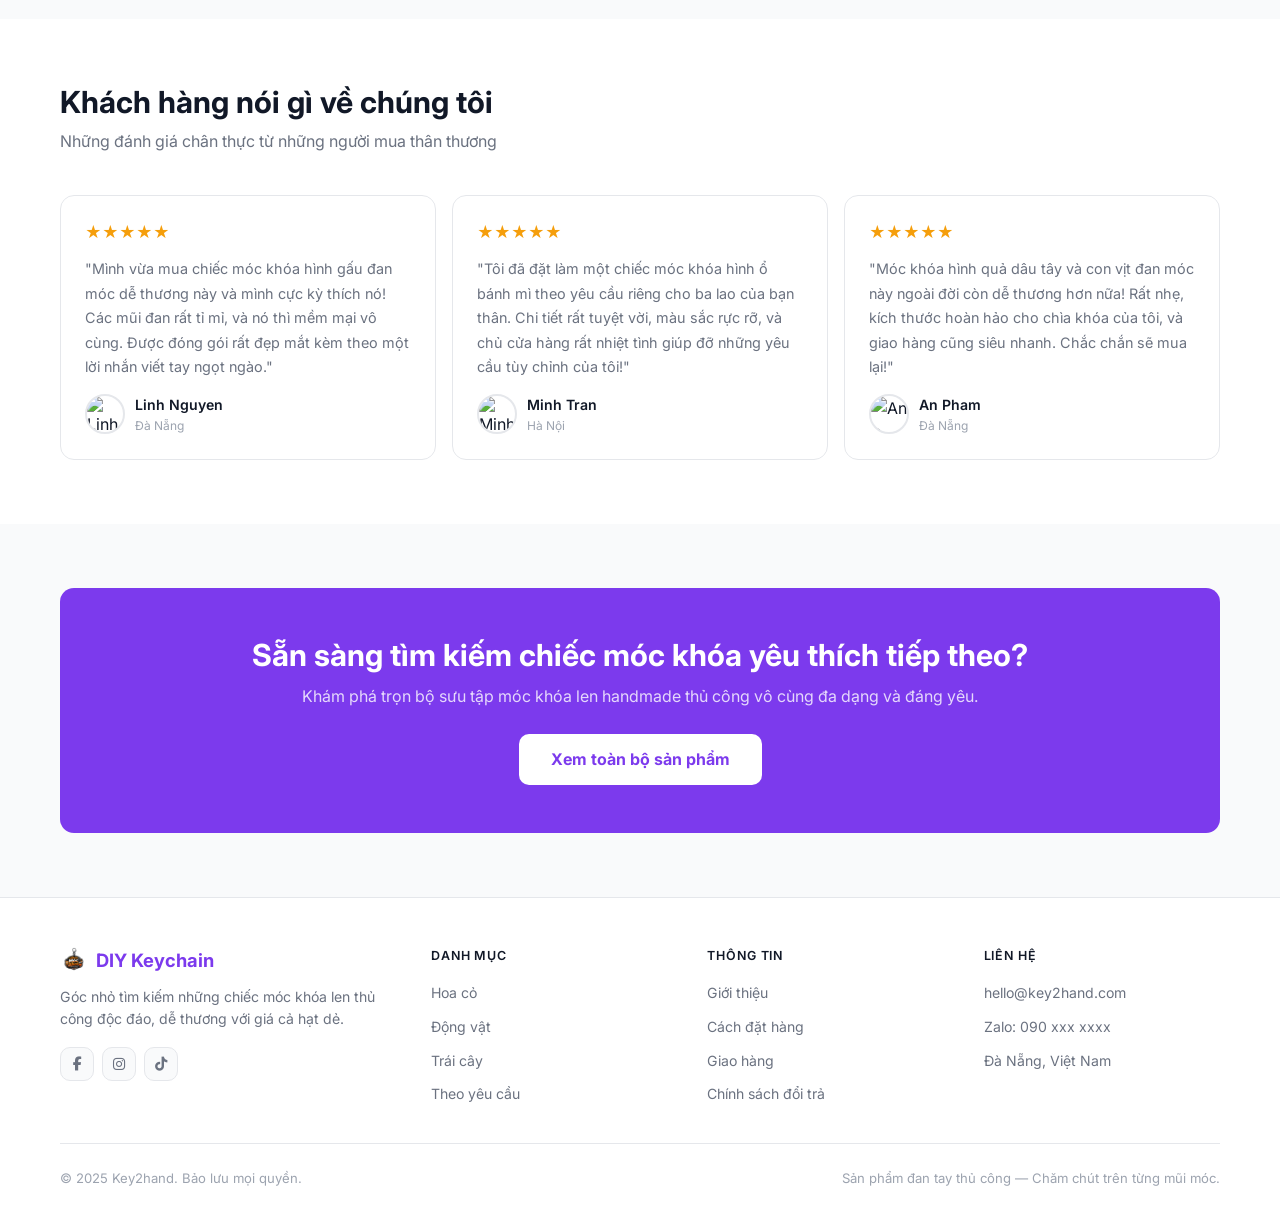
==== commit d9fd2a97: "files" ====
--- a/2hand_keychain/index.html
+++ b/2hand_keychain/index.html
@@ -1,10 +1,10 @@
 <!DOCTYPE html>
-<html lang="en">
+<html lang="vi">
 <head>
   <meta charset="UTF-8">
   <meta name="viewport" content="width=device-width, initial-scale=1.0">
-  <meta name="description" content="Key2hand – Affordable second-hand keychains. Anime, vintage, cute and custom charms.">
-  <title>Key2hand – Second Hand Keychains</title>
+  <meta name="description" content="Key2hand – Móc khóa len handmade đan tay tỉ mỉ. Thế giới hoa quả, thú nhỏ đáng yêu và đồ đặt làm theo yêu cầu.">
+  <title>Key2hand – Móc Khóa Len Handmade Thủ Công</title>
   <link rel="stylesheet" href="css/style.css">
   <link rel="stylesheet" href="css/components.css">
   <link rel="stylesheet" href="css/animations.css">
@@ -161,136 +161,129 @@
 </head>
 <body>
 
-<!-- Navbar -->
 <nav class="navbar">
   <div class="nav-inner">
     <a href="index.html" class="nav-logo">
       <img src="assets/images/logo.png" alt="Key2hand" class="nav-logo-img"> Key2hand
     </a>
     <div class="nav-links">
-      <a href="index.html" class="active">Home</a>
-      <a href="shop.html">Shop</a>
-      <a href="about.html">About</a>
+      <a href="index.html" class="active">Trang chủ</a>
+      <a href="shop.html">Cửa hàng</a>
+      <a href="about.html">Giới thiệu</a>
     </div>
     <div class="nav-actions">
       <div id="auth-nav" style="display:flex;align-items:center;gap:8px"></div>
-      <a href="cart.html" class="nav-cart-btn" id="nav-cart-btn" aria-label="Cart">
-        🛒 Cart
+      <a href="cart.html" class="nav-cart-btn" id="nav-cart-btn" aria-label="Giỏ hàng">
+        🛒 Giỏ hàng
         <span class="cart-badge" id="cart-badge">0</span>
       </a>
-      <button class="nav-menu-btn" id="menu-btn" aria-label="Open menu">☰</button>
+      <button class="nav-menu-btn" id="menu-btn" aria-label="Mở menu">☰</button>
     </div>
   </div>
 </nav>
 
 <div class="nav-drawer-overlay" id="drawer-overlay"></div>
 <div class="nav-drawer" id="nav-drawer">
-  <a href="index.html">🏠 Home</a>
-  <a href="shop.html">🛍️ Shop</a>
-  <a href="about.html">About</a>
-  <a href="cart.html">🛒 Cart</a>
+  <a href="index.html">🏠 Trang chủ</a>
+  <a href="shop.html">🛍️ Cửa hàng</a>
+  <a href="about.html">Giới thiệu</a>
+  <a href="cart.html">🛒 Giỏ hàng</a>
 </div>
 
-<!-- Hero -->
 <section class="hero">
   <div class="container">
     <div class="hero-inner">
       <div>
-        <div class="hero-tag anim-fade-up">🗝️ 30+ Keychains In Stock</div>
+        <div class="hero-tag anim-fade-up">🗝️ Hơn 30+ Mẫu Có Sẵn</div>
         <h1 class="hero-title anim-fade-up delay-100">
-          Second-Hand Keychains,<br>
-          <span>Great Prices</span>
+          Móc Khóa Len,<br>
+          <span>Giá Hạt Dẻ</span>
         </h1>
         <p class="hero-desc anim-fade-up delay-200">
-          Handpicked, authentic second-hand keychains — anime, vintage, cute and custom.
-          Each piece is carefully checked and honestly described.
+          "Móc khóa len handmade tự tay đan móc — thế giới hoa cỏ, thú nhỏ, trái cây xinh xắn và đồ đặt làm riêng. Mỗi sản phẩm đều được hoàn thiện tỉ mỉ từ những sợi len mềm mịn nhất."
         </p>
         <div class="hero-btns anim-fade-up delay-300">
-          <a href="shop.html" class="btn btn-primary btn-lg">Shop Now →</a>
-          <a href="about.html" class="btn btn-secondary btn-lg">Our Story</a>
+          <a href="shop.html" class="btn btn-primary btn-lg">Mua ngay →</a>
+          <a href="about.html" class="btn btn-secondary btn-lg">Về chúng tôi</a>
         </div>
         <div class="hero-stats anim-fade-up delay-300">
           <div class="stat-item">
             <div class="value">30+</div>
-            <div class="label">Keychains</div>
+            <div class="label">Mẫu móc khóa</div>
           </div>
           <div class="stat-item">
             <div class="value">500+</div>
-            <div class="label">Happy Buyers</div>
+            <div class="label">Khách hàng hài lòng</div>
           </div>
           <div class="stat-item">
             <div class="value">4.8★</div>
-            <div class="label">Avg. Rating</div>
+            <div class="label">Đánh giá trung bình</div>
           </div>
         </div>
       </div>
       <div class="hero-image">
-        <img src="https://picsum.photos/seed/hero-main/600/600" alt="Keychain collection">
-      </div>
-    </div>
-  </div>
-</section>
-
-<!-- Categories -->
+        <img src="https://picsum.photos/seed/hero-main/600/600" alt="Bộ sưu tập móc khóa len">
+      </div>
+    </div>
+  </div>
+</section>
+
 <section class="section" style="background:var(--bg)">
   <div class="container">
     <div class="section-header reveal">
-      <h2>Shop by Category</h2>
-      <p>Find the style you love</p>
+      <h2>Mua sắm theo danh mục</h2>
+      <p>Tìm phong cách xinh xắn mà bạn yêu thích</p>
     </div>
     <div class="categories-grid" id="categories-grid"></div>
   </div>
 </section>
 
-<!-- Featured -->
 <section class="section" style="background:var(--white)">
   <div class="container">
     <div class="section-header reveal" style="display:flex;justify-content:space-between;align-items:flex-end">
       <div>
-        <h2>Featured Picks</h2>
-        <p>Hand-selected favourites — grab them before they're gone</p>
-      </div>
-      <a href="shop.html" class="btn btn-secondary" style="flex-shrink:0">View All →</a>
+        <h2>Sản phẩm nổi bật</h2>
+        <p>Những mẫu móc khóa được yêu thích nhất — nhanh tay sở hữu ngay kẻo lỡ</p>
+      </div>
+      <a href="shop.html" class="btn btn-secondary" style="flex-shrink:0">Xem tất cả →</a>
     </div>
     <div class="products-grid" id="featured-grid"></div>
   </div>
 </section>
 
-<!-- Trust -->
 <section class="section" style="background:var(--bg)">
   <div class="container">
     <div class="trust-grid">
       <div class="trust-badge reveal delay-1">
         <div class="trust-icon" style="background:#DCFCE7;color:var(--green)">🔍</div>
         <div>
-          <h4>Carefully Inspected</h4>
-          <p style="font-size:0.85rem;margin-top:4px">Every item is checked for quality. Condition is accurately described.</p>
+          <h4>Hoàn thiện tỉ mỉ</h4>
+          <p style="font-size:0.85rem;margin-top:4px">Từng sản phẩm đều được móc tay thủ công kỹ lưỡng, đảm bảo len đều mũi, bền đẹp và đúng như mô tả.</p>
         </div>
       </div>
       <div class="trust-badge reveal delay-2">
         <div class="trust-icon" style="background:var(--primary-light);color:var(--primary)">💰</div>
         <div>
-          <h4>Affordable Prices</h4>
-          <p style="font-size:0.85rem;margin-top:4px">Save 40–70% compared to retail. Real value for your money.</p>
+          <h4>Giá cả hạt dẻ</h4>
+          <p style="font-size:0.85rem;margin-top:4px">Mức giá cực kỳ phải chăng và hợp túi tiền, đặc biệt phù hợp cho các bạn học sinh, sinh viên.</p>
         </div>
       </div>
       <div class="trust-badge reveal delay-3">
         <div class="trust-icon" style="background:#DBEAFE;color:#2563EB">📦</div>
         <div>
-          <h4>Safe Packaging</h4>
-          <p style="font-size:0.85rem;margin-top:4px">Bubble-wrapped and shipped in sturdy boxes so items arrive perfect.</p>
-        </div>
-      </div>
-    </div>
-  </div>
-</section>
-
-<!-- Testimonials -->
+          <h4>Đóng gói xinh xắn</h4>
+          <p style="font-size:0.85rem;margin-top:4px">Mỗi chiếc móc khóa đều được đóng gói chỉn chu trong hộp quà dễ thương kèm thư cảm ơn gửi đến bạn.</p>
+        </div>
+      </div>
+    </div>
+  </div>
+</section>
+
 <section class="section" style="background:var(--white)">
   <div class="container">
     <div class="section-header reveal">
-      <h2>What Customers Say</h2>
-      <p>Real reviews from happy buyers</p>
+      <h2>Khách hàng nói gì về chúng tôi</h2>
+      <p>Những đánh giá chân thực từ những người mua thân thương</p>
     </div>
     <div class="testimonials-grid">
       <div class="testimonial-card reveal delay-1">
@@ -300,19 +293,19 @@
           <img class="testimonial-avatar" src="https://picsum.photos/seed/user1/80/80" alt="Linh N.">
           <div>
             <div class="testimonial-name">Linh Nguyen</div>
-            <div style="font-size:0.75rem;color:var(--text-light)">Da Nang City</div>
+            <div style="font-size:0.75rem;color:var(--text-light)">Đà Nẵng</div>
           </div>
         </div>
       </div>
       
       <div class="testimonial-card reveal delay-2">
         <div class="stars">★★★★★</div>
-        <p class="testimonial-text">"Tôi đã đặt làm một chiếc móc khóa hình ổ bánh mì theo yêu cầu riêng cho ba lô của bạn thân. Chi tiết rất tuyệt vời, màu sắc rực rỡ, và chủ cửa hàng rất nhiệt tình giúp đỡ những yêu cầu tùy chỉnh của tôi!"</p>
+        <p class="testimonial-text">"Tôi đã đặt làm một chiếc móc khóa hình ổ bánh mì theo yêu cầu riêng cho ba lao của bạn thân. Chi tiết rất tuyệt vời, màu sắc rực rỡ, và chủ cửa hàng rất nhiệt tình giúp đỡ những yêu cầu tùy chỉnh của tôi!"</p>
         <div class="testimonial-author">
           <img class="testimonial-avatar" src="https://picsum.photos/seed/user2/80/80" alt="Minh T.">
           <div>
             <div class="testimonial-name">Minh Tran</div>
-            <div style="font-size:0.75rem;color:var(--text-light)">Hanoi</div>
+            <div style="font-size:0.75rem;color:var(--text-light)">Hà Nội</div>
           </div>
         </div>
       </div>
@@ -324,34 +317,32 @@
           <img class="testimonial-avatar" src="https://picsum.photos/seed/user3/80/80" alt="An P.">
           <div>
             <div class="testimonial-name">An Pham</div>
-            <div style="font-size:0.75rem;color:var(--text-light)">Da Nang</div>
-          </div>
-        </div>
-      </div>
-    </div>
-  </div>
-</section>
-
-<!-- CTA -->
+            <div style="font-size:0.75rem;color:var(--text-light)">Đà Nẵng</div>
+          </div>
+        </div>
+      </div>
+    </div>
+  </div>
+</section>
+
 <section class="section" style="background:var(--bg)">
   <div class="container">
     <div class="cta-box reveal">
-      <h2>Ready to Find Your Next Treasure?</h2>
-      <p>Browse our full collection of second-hand keychains and charms.</p>
-      <a href="shop.html" class="btn btn-white btn-lg">Browse All Keychains</a>
-    </div>
-  </div>
-</section>
-
-<!-- Footer -->
+      <h2>Sẵn sàng tìm kiếm chiếc móc khóa yêu thích tiếp theo?</h2>
+      <p>Khám phá trọn bộ sưu tập móc khóa len handmade thủ công vô cùng đa dạng và đáng yêu.</p>
+      <a href="shop.html" class="btn btn-white btn-lg">Xem toàn bộ sản phẩm</a>
+    </div>
+  </div>
+</section>
+
 <footer class="footer">
   <div class="container">
     <div class="footer-grid">
       <div class="footer-brand">
         <div class="nav-logo" style="margin-bottom:10px">
-          <img src="assets/images/logo.png" alt="Key2hand" class="nav-logo-img"> Key2hand
-        </div>
-        <p>Your favourite place for unique, affordable second-hand keychains.</p>
+          <img src="assets/images/logo.png" alt="Key2hand" class="nav-logo-img"> DIY Keychain
+        </div>
+        <p>Góc nhỏ tìm kiếm những chiếc móc khóa len thủ công độc đáo, dễ thương với giá cả hạt dẻ.</p>
         <div class="footer-social">
           <a href="#" aria-label="Facebook"><i class="fab fa-facebook-f"></i></a>
           <a href="#" aria-label="Instagram"><i class="fab fa-instagram"></i></a>
@@ -359,36 +350,35 @@
         </div>
       </div>
       <div class="footer-col">
-        <h4>Shop</h4>
+        <h4>Danh mục</h4>
         <ul>
-          <li><a href="shop.html?cat=Anime">Anime</a></li>
-          <li><a href="shop.html?cat=Cute">Cute</a></li>
-          <li><a href="shop.html?cat=Vintage">Vintage</a></li>
-          <li><a href="shop.html?cat=Metal">Metal</a></li>
-          <li><a href="shop.html?cat=Custom">Custom</a></li>
+          <li><a href="shop.html?cat=Flower">Hoa cỏ</a></li>
+          <li><a href="shop.html?cat=Animal">Động vật</a></li>
+          <li><a href="shop.html?cat=Fruit">Trái cây</a></li>
+          <li><a href="shop.html?cat=Custom">Theo yêu cầu</a></li>
         </ul>
       </div>
       <div class="footer-col">
-        <h4>Info</h4>
+        <h4>Thông tin</h4>
         <ul>
-          <li><a href="about.html">About Us</a></li>
-          <li><a href="#">How to Order</a></li>
-          <li><a href="#">Shipping</a></li>
-          <li><a href="#">Returns</a></li>
+          <li><a href="about.html">Giới thiệu</a></li>
+          <li><a href="#">Cách đặt hàng</a></li>
+          <li><a href="#">Giao hàng</a></li>
+          <li><a href="#">Chính sách đổi trả</a></li>
         </ul>
       </div>
       <div class="footer-col">
-        <h4>Contact</h4>
+        <h4>Liên hệ</h4>
         <ul>
           <li><a href="#">hello@key2hand.com</a></li>
           <li><a href="#">Zalo: 090 xxx xxxx</a></li>
-          <li><a href="#">Da Nang City</a></li>
+          <li><a href="#">Đà Nẵng, Việt Nam</a></li>
         </ul>
       </div>
     </div>
     <div class="footer-bottom">
-      <span>© 2025 Key2hand. All rights reserved.</span>
-      <span>Items are second-hand — conditions accurately described.</span>
+      <span>© 2025 Key2hand. Bảo lưu mọi quyền.</span>
+      <span>Sản phẩm đan tay thủ công — Chăm chút trên từng mũi móc.</span>
     </div>
   </div>
 </footer>
@@ -409,9 +399,9 @@
       <a href="shop.html?cat=${cat.name}" class="category-card reveal">
         <div class="category-emoji">${cat.emoji}</div>
         <h3 class="category-name">${cat.name}</h3>
-        <span class="category-count">${counts[cat.name] || 0} items</span>
+        <span class="category-count">${counts[cat.name] || 0} sản phẩm</span>
       </a>
     `).join('');
 </script>
 </body>
-</html>
+</html>
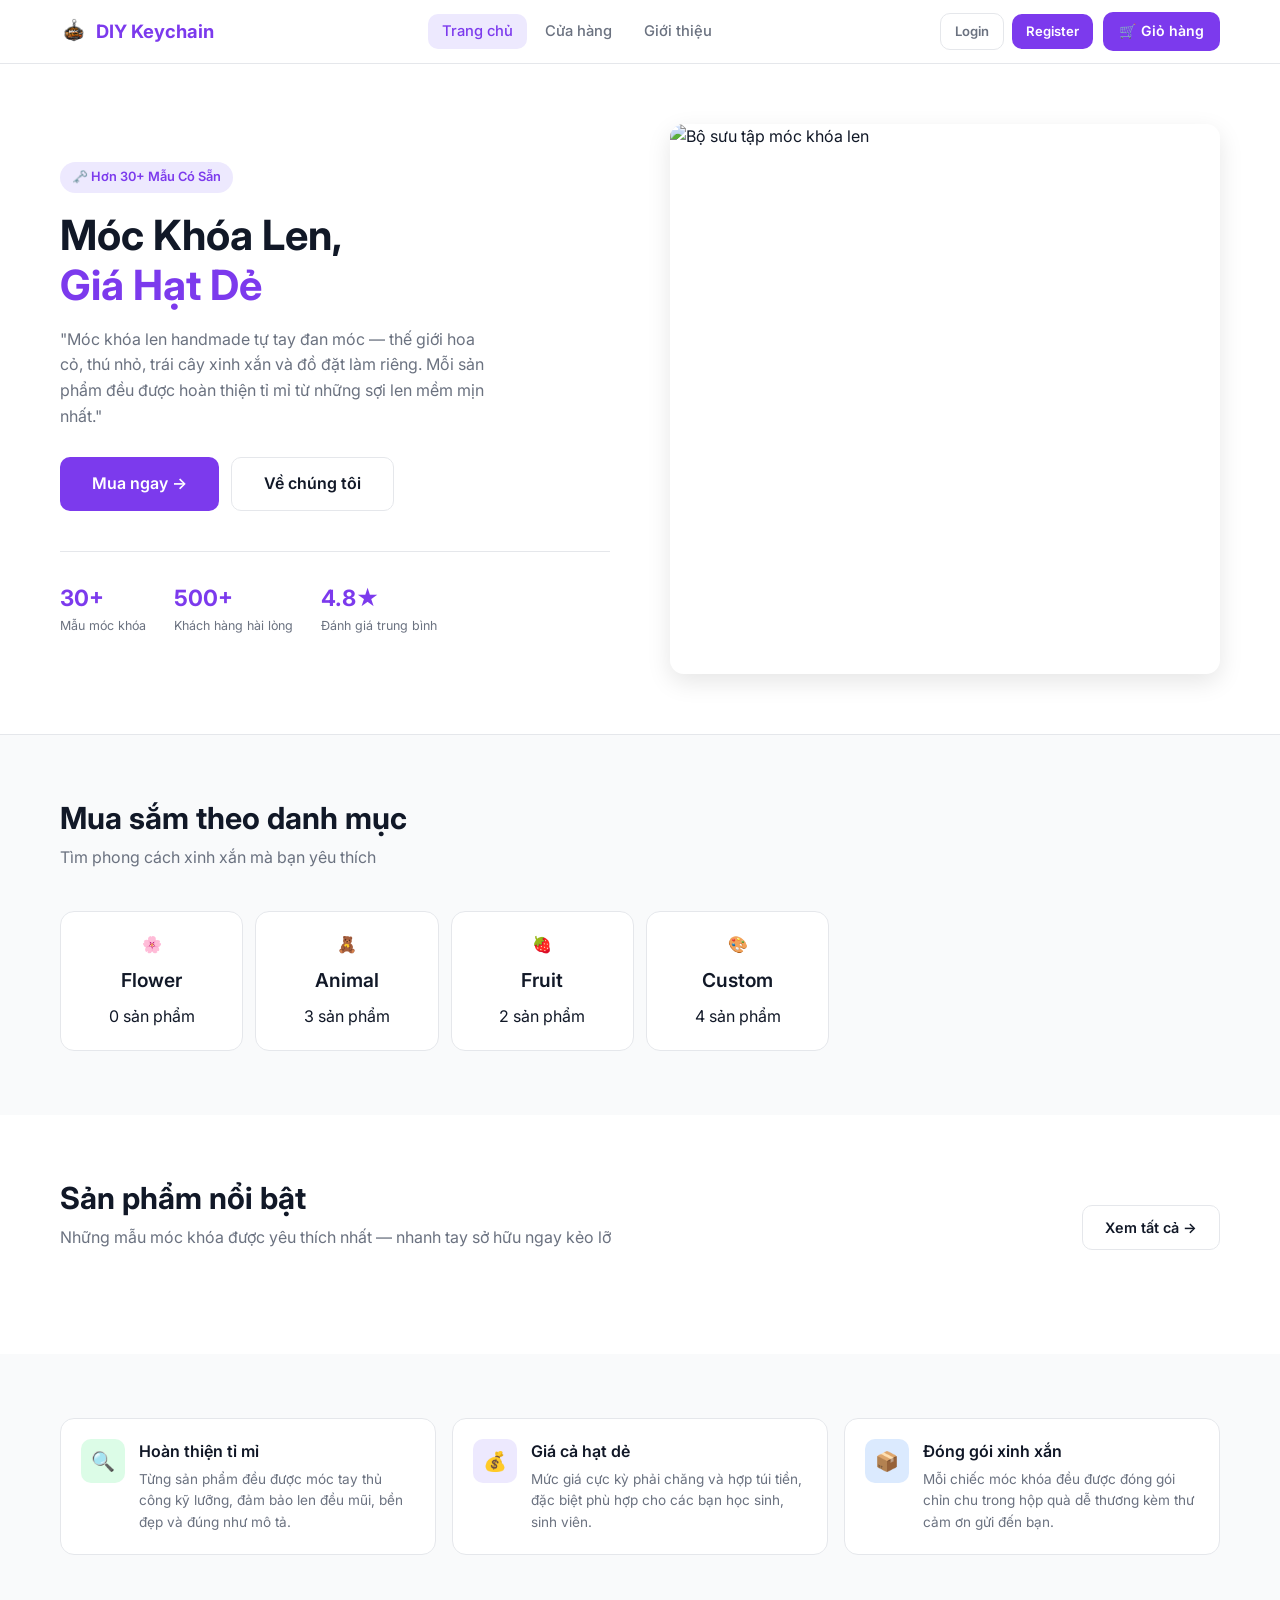
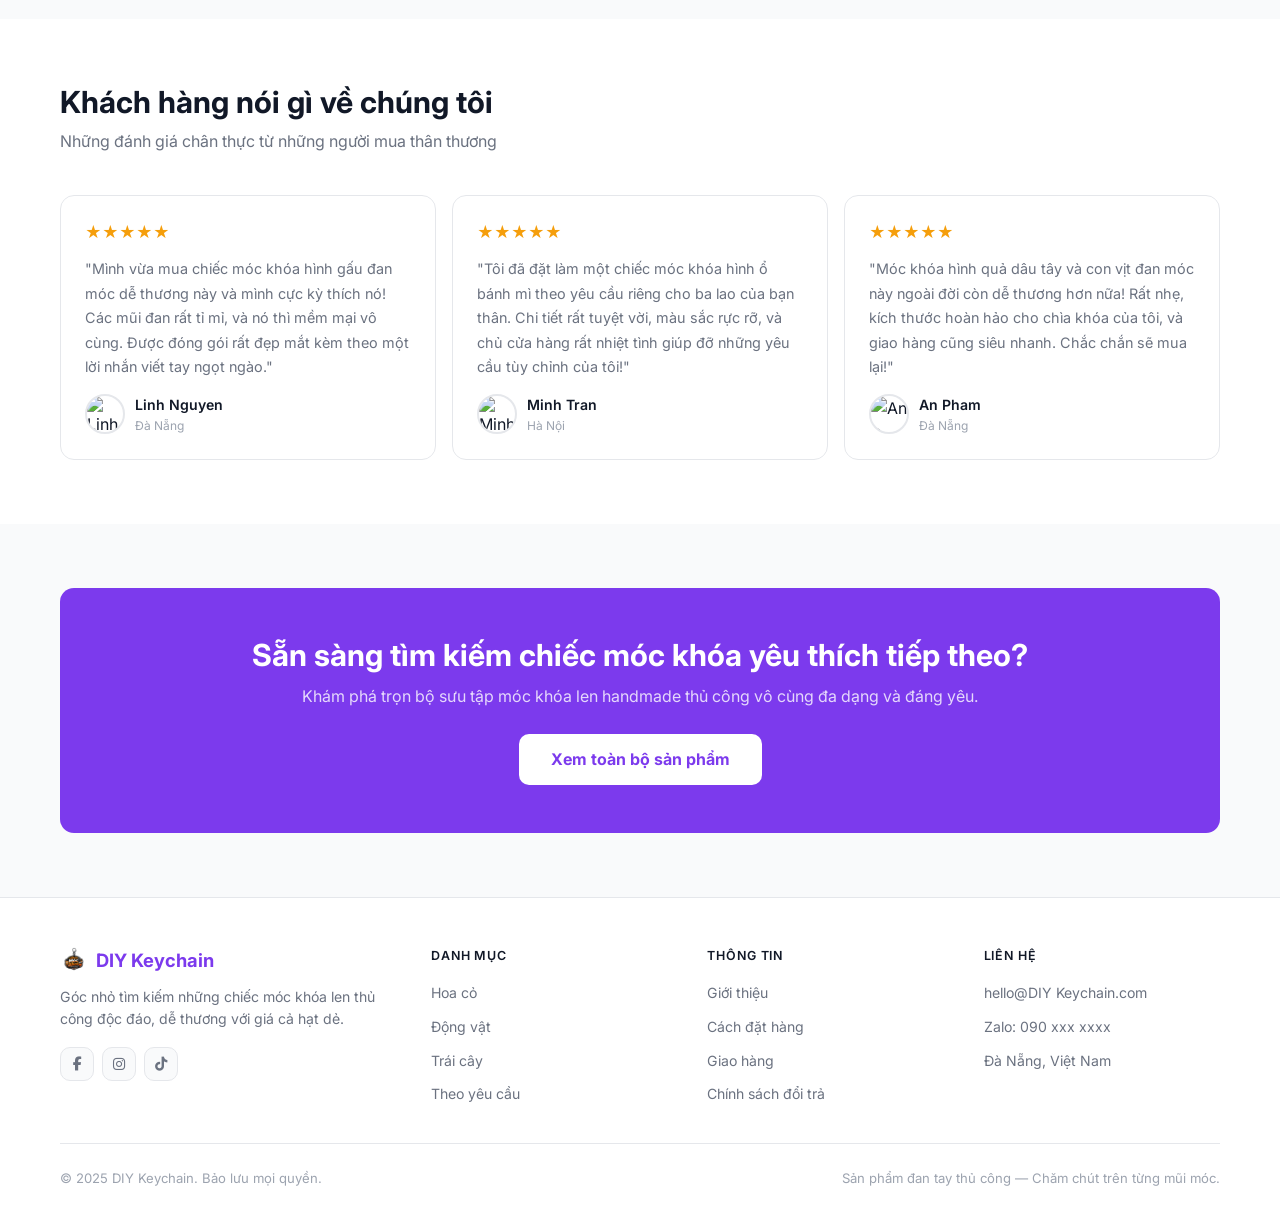
==== commit c29b3a17: "files" ====
--- a/2hand_keychain/index.html
+++ b/2hand_keychain/index.html
@@ -3,8 +3,8 @@
 <head>
   <meta charset="UTF-8">
   <meta name="viewport" content="width=device-width, initial-scale=1.0">
-  <meta name="description" content="Key2hand – Móc khóa len handmade đan tay tỉ mỉ. Thế giới hoa quả, thú nhỏ đáng yêu và đồ đặt làm theo yêu cầu.">
-  <title>Key2hand – Móc Khóa Len Handmade Thủ Công</title>
+  <meta name="description" content="DIY Keychain – Móc khóa len handmade đan tay tỉ mỉ. Thế giới hoa quả, thú nhỏ đáng yêu và đồ đặt làm theo yêu cầu.">
+  <title>DIY Keychain – Móc Khóa Len Handmade Thủ Công</title>
   <link rel="stylesheet" href="css/style.css">
   <link rel="stylesheet" href="css/components.css">
   <link rel="stylesheet" href="css/animations.css">
@@ -164,7 +164,7 @@
 <nav class="navbar">
   <div class="nav-inner">
     <a href="index.html" class="nav-logo">
-      <img src="assets/images/logo.png" alt="Key2hand" class="nav-logo-img"> Key2hand
+      <img src="assets/images/logo.png" alt="DIY Keychain" class="nav-logo-img"> DIY Keychain
     </a>
     <div class="nav-links">
       <a href="index.html" class="active">Trang chủ</a>
@@ -340,7 +340,7 @@
     <div class="footer-grid">
       <div class="footer-brand">
         <div class="nav-logo" style="margin-bottom:10px">
-          <img src="assets/images/logo.png" alt="Key2hand" class="nav-logo-img"> DIY Keychain
+          <img src="assets/images/logo.png" alt="DIY Keychain" class="nav-logo-img"> DIY Keychain
         </div>
         <p>Góc nhỏ tìm kiếm những chiếc móc khóa len thủ công độc đáo, dễ thương với giá cả hạt dẻ.</p>
         <div class="footer-social">
@@ -370,14 +370,14 @@
       <div class="footer-col">
         <h4>Liên hệ</h4>
         <ul>
-          <li><a href="#">hello@key2hand.com</a></li>
+          <li><a href="#">hello@DIY Keychain.com</a></li>
           <li><a href="#">Zalo: 090 xxx xxxx</a></li>
           <li><a href="#">Đà Nẵng, Việt Nam</a></li>
         </ul>
       </div>
     </div>
     <div class="footer-bottom">
-      <span>© 2025 Key2hand. Bảo lưu mọi quyền.</span>
+      <span>© 2025 DIY Keychain. Bảo lưu mọi quyền.</span>
       <span>Sản phẩm đan tay thủ công — Chăm chút trên từng mũi móc.</span>
     </div>
   </div>
